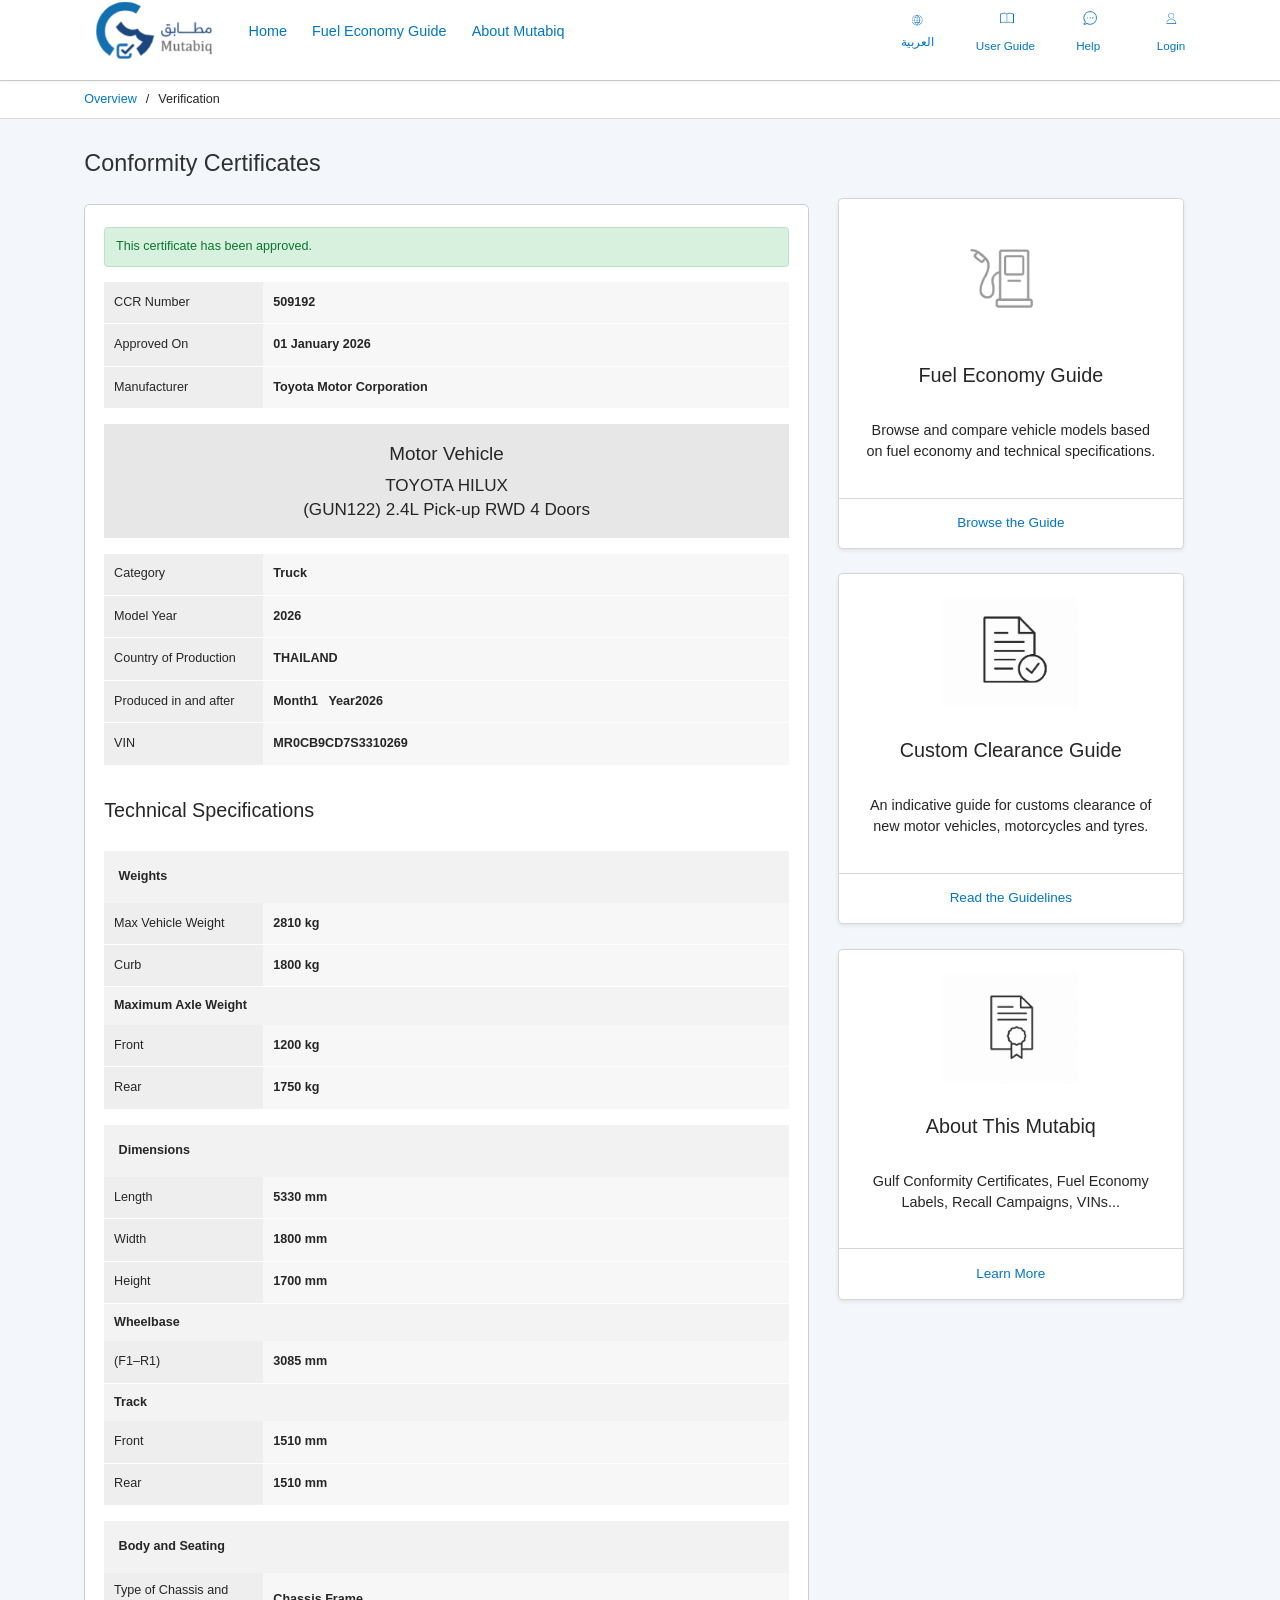
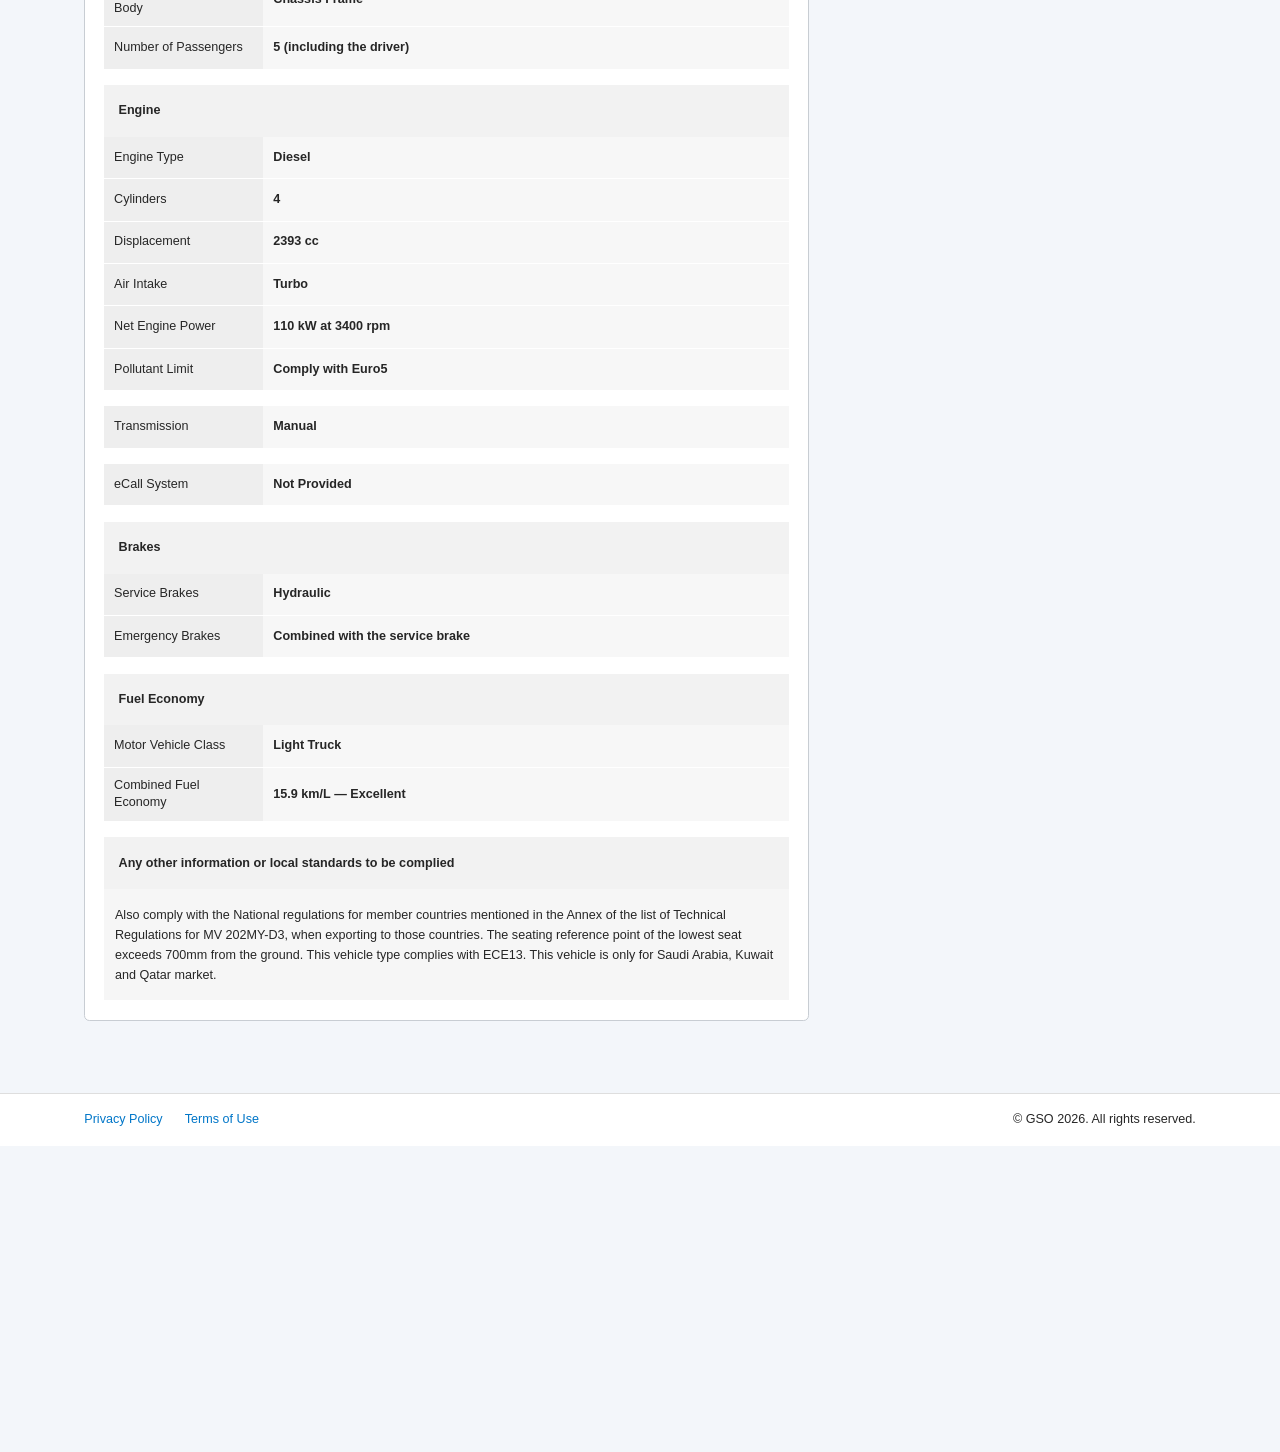
==== index.html @ f7844b5b "Update index.html" ====
<!DOCTYPE html>
<html lang="en">

<head>
    <meta charset="UTF-8">

    <meta
        name="viewport"
        content="width=device-width, initial-scale=1.0"
    >

    <title>Vehicle Conformity</title>

    <link rel="stylesheet" href="./style.css">

    <!-- Change the version number whenever you update script.js -->
    <script src="./script.js?v=20260713-1" defer></script>
</head>

<body>

<header class="site-header">
    <div class="header-container">

        <a href="./#/toyota" class="brand">
            <div class="main-logo">
                <img
                    src="./image/mainlogo.png"
                    alt="Vehicle portal logo"
                >
            </div>
        </a>

        <nav class="main-navigation">
            <a href="./#/toyota">Home</a>
            <a href="./#/toyota">Fuel Economy Guide</a>
            <a href="./#/toyota">About Mutabiq</a>
        </nav>

        <div class="header-actions">

            <a href="./#/toyota" class="header-action arabic-action">
                <img
                    src="./image/world.png"
                    alt="Arabic"
                    class="header-action-icon"
                >
                <span>العربية</span>
            </a>

            <a href="./#/toyota" class="header-action">
                <img
                    src="./image/userguide.png"
                    alt="User Guide"
                    class="header-action-icon"
                >
                <span>User Guide</span>
            </a>

            <a href="./#/toyota" class="header-action">
                <img
                    src="./image/help.png"
                    alt="Help"
                    class="header-action-icon"
                >
                <span>Help</span>
            </a>

            <a href="./#/toyota" class="header-action">
                <img
                    src="./image/login.png"
                    alt="Login"
                    class="header-action-icon"
                >
                <span>Login</span>
            </a>

        </div>

        <button
            class="mobile-menu-button"
            type="button"
            aria-label="Open menu"
            aria-expanded="false"
        >
            <span></span>
            <span></span>
            <span></span>
        </button>

    </div>
</header>


<div class="mobile-menu-panel" id="mobileMenu">
    <a href="./#/toyota">العربية</a>
    <a href="./#/toyota">Home</a>
    <a href="./#/toyota">Fuel Economy Guide</a>
    <a href="./#/toyota">About Mutabiq</a>
    <a href="./#/toyota">User Guide</a>
    <a href="./#/toyota">Help</a>
    <a href="./#/toyota">Login</a>
</div>


<div class="breadcrumb-wrapper">
    <div class="breadcrumb">
        <a href="./#/toyota">Overview</a>
        <span>/</span>
        <span>Verification</span>
    </div>
</div>


<main class="main-container">

    <section class="certificate-section">

        <div class="page-title-line">
            <h1>Conformity Certificates</h1>
        </div>

        <div class="certificate-card">

            <div class="approval-message">
                This certificate has been approved.
            </div>

            <div class="information-table">

                <div class="information-row">
                    <div class="information-label">
                        CCR Number
                    </div>

                    <div
                        class="information-value"
                        id="ccrNumber"
                    ></div>
                </div>

                <div class="information-row">
                    <div class="information-label">
                        Approved On
                    </div>

                    <div
                        class="information-value"
                        id="approvedDate"
                    ></div>
                </div>

                <div class="information-row">
                    <div class="information-label">
                        Manufacturer
                    </div>

                    <div
                        class="information-value"
                        id="manufacturer"
                    ></div>
                </div>

            </div>


            <div class="vehicle-title">

                <div class="vehicle-heading">
                    Motor Vehicle
                </div>

                <div class="vehicle-name">
                    <span id="vehicleName"></span>

                    <br>

                    <span id="vehicleDescription"></span>
                </div>

            </div>


            <div class="information-table">

                <div class="information-row">
                    <div class="information-label">
                        Category
                    </div>

                    <div
                        class="information-value"
                        id="category"
                    ></div>
                </div>

                <div class="information-row">
                    <div class="information-label">
                        Model Year
                    </div>

                    <div
                        class="information-value"
                        id="modelYear"
                    ></div>
                </div>

                <div class="information-row">
                    <div class="information-label">
                        Country of Production
                    </div>

                    <div
                        class="information-value"
                        id="country"
                    ></div>
                </div>

                <div class="information-row">
                    <div class="information-label">
                        Produced in and after
                    </div>

                    <div class="information-value">
                        Month 
                        <strong id="productionMonth"></strong>

                        &nbsp;&nbsp;

                        Year 
                        <strong id="productionYear"></strong>
                    </div>
                </div>

                <div class="information-row">
                    <div class="information-label">
                        VIN
                    </div>

                    <div
                        class="information-value"
                        id="vin"
                    ></div>
                </div>

            </div>


            <h2>Technical Specifications</h2>


            <div class="section-heading">
                Weights
            </div>

            <div class="information-table">

                <div class="information-row">
                    <div class="information-label">
                        Max Vehicle Weight
                    </div>

                    <div
                        class="information-value"
                        id="maxWeight"
                    ></div>
                </div>

                <div class="information-row">
                    <div class="information-label">
                        Curb
                    </div>

                    <div
                        class="information-value"
                        id="curbWeight"
                    ></div>
                </div>

                <div class="subheading">
                    Maximum Axle Weight
                </div>

                <div class="information-row">
                    <div class="information-label">
                        Front
                    </div>

                    <div
                        class="information-value"
                        id="frontAxle"
                    ></div>
                </div>

                <div class="information-row">
                    <div class="information-label">
                        Rear
                    </div>

                    <div
                        class="information-value"
                        id="rearAxle"
                    ></div>
                </div>

            </div>


            <div class="section-heading">
                Dimensions
            </div>

            <div class="information-table">

                <div class="information-row">
                    <div class="information-label">
                        Length
                    </div>

                    <div
                        class="information-value"
                        id="length"
                    ></div>
                </div>

                <div class="information-row">
                    <div class="information-label">
                        Width
                    </div>

                    <div
                        class="information-value"
                        id="width"
                    ></div>
                </div>

                <div class="information-row">
                    <div class="information-label">
                        Height
                    </div>

                    <div
                        class="information-value"
                        id="height"
                    ></div>
                </div>

                <div class="subheading">
                    Wheelbase
                </div>

                <div class="information-row">
                    <div class="information-label">
                        (F1–R1)
                    </div>

                    <div
                        class="information-value"
                        id="wheelbase"
                    ></div>
                </div>

                <div class="subheading">
                    Track
                </div>

                <div class="information-row">
                    <div class="information-label">
                        Front
                    </div>

                    <div
                        class="information-value"
                        id="frontTrack"
                    ></div>
                </div>

                <div class="information-row">
                    <div class="information-label">
                        Rear
                    </div>

                    <div
                        class="information-value"
                        id="rearTrack"
                    ></div>
                </div>

            </div>


            <div class="section-heading">
                Body and Seating
            </div>

            <div class="information-table">

                <div class="information-row">
                    <div class="information-label">
                        Type of Chassis and Body
                    </div>

                    <div
                        class="information-value"
                        id="bodyType"
                    ></div>
                </div>

                <div class="information-row">
                    <div class="information-label">
                        Number of Passengers
                    </div>

                    <div
                        class="information-value"
                        id="passengers"
                    ></div>
                </div>

            </div>


            <div class="section-heading">
                Engine
            </div>

            <div class="information-table">

                <div class="information-row">
                    <div class="information-label">
                        Engine Type
                    </div>

                    <div
                        class="information-value"
                        id="engineType"
                    ></div>
                </div>

                <div class="information-row">
                    <div class="information-label">
                        Cylinders
                    </div>

                    <div
                        class="information-value"
                        id="cylinders"
                    ></div>
                </div>

                <div class="information-row">
                    <div class="information-label">
                        Displacement
                    </div>

                    <div
                        class="information-value"
                        id="displacement"
                    ></div>
                </div>

                <div class="information-row">
                    <div class="information-label">
                        Air Intake
                    </div>

                    <div
                        class="information-value"
                        id="airIntake"
                    ></div>
                </div>

                <div class="information-row">
                    <div class="information-label">
                        Net Engine Power
                    </div>

                    <div
                        class="information-value"
                        id="enginePower"
                    ></div>
                </div>

                <div class="information-row">
                    <div class="information-label">
                        Pollutant Limit
                    </div>

                    <div
                        class="information-value"
                        id="pollutantLimit"
                    ></div>
                </div>

                <div class="information-row separated-row">
                    <div class="information-label">
                        Transmission
                    </div>

                    <div
                        class="information-value"
                        id="transmission"
                    ></div>
                </div>

                <div class="information-row separated-row">
                    <div class="information-label">
                        eCall System
                    </div>

                    <div
                        class="information-value"
                        id="ecall"
                    ></div>
                </div>

            </div>


            <div class="section-heading">
                Brakes
            </div>

            <div class="information-table">

                <div class="information-row">
                    <div class="information-label">
                        Service Brakes
                    </div>

                    <div
                        class="information-value"
                        id="serviceBrakes"
                    ></div>
                </div>

                <div class="information-row">
                    <div class="information-label">
                        Emergency Brakes
                    </div>

                    <div
                        class="information-value"
                        id="emergencyBrakes"
                    ></div>
                </div>

            </div>


            <div class="section-heading">
                Fuel Economy
            </div>

            <div class="information-table">

                <div class="information-row">
                    <div class="information-label">
                        Motor Vehicle Class
                    </div>

                    <div
                        class="information-value"
                        id="vehicleClass"
                    ></div>
                </div>

                <div class="information-row">
                    <div class="information-label">
                        Combined Fuel Economy
                    </div>

                    <div class="information-value">
                        <span id="fuelEconomy"></span>

                        &nbsp;—&nbsp;

                        <strong id="fuelRating"></strong>
                    </div>
                </div>

            </div>


            <div class="section-heading">
                Any other information or local standards to be complied
            </div>

            <div
                class="additional-information"
                id="additionalInformation"
            ></div>

        </div>

    </section>


    <aside class="sidebar">

        <div class="sidebar-card fuel-card">

            <div class="sidebar-icon">
                <img
                    src="./image/fuel pompe logo.png"
                    alt="Fuel economy guide"
                >
            </div>

            <h3>Fuel Economy Guide</h3>

            <p>
                Browse and compare vehicle models based on fuel economy
                and technical specifications.
            </p>

            <a href="./#/toyota">
                Browse the Guide
            </a>

        </div>


        <div class="sidebar-card">

            <div class="sidebar-icon">
                <img
                    src="./image/customers clearns.png"
                    alt="Custom clearance guide"
                >
            </div>

            <h3>Custom Clearance Guide</h3>

            <p>
                An indicative guide for customs clearance of new motor
                vehicles, motorcycles and tyres.
            </p>

            <a href="./#/toyota">
                Read the Guidelines
            </a>

        </div>


        <div class="sidebar-card">

            <div class="sidebar-icon">
                <img
                    src="./image/about demo.png"
                    alt="About this Mutabiq"
                >
            </div>

            <h3>About This Mutabiq</h3>

            <p>
                Gulf Conformity Certificates, Fuel Economy Labels,
                Recall Campaigns, VINs...
            </p>

            <a href="./#/toyota">
                Learn More
            </a>

        </div>

    </aside>

</main>


<footer class="site-footer">

    <div class="footer-container">

        <div class="footer-links">
            <a href="./#/toyota">Privacy Policy</a>
            <a href="./#/toyota">Terms of Use</a>
        </div>

        <div class="copyright">
            © GSO 2026. All rights reserved.
        </div>

    </div>

</footer>

</body>
</html>
---- style.css ----
* {
    box-sizing: border-box;
}

html {
    scroll-behavior: smooth;
}

body {
    margin: 0;
    background: #f3f6fa;
    color: #262626;
    font-family: "Segoe UI", Tahoma, Arial, sans-serif;
    font-size: 15px;
    line-height: 1.4;
    zoom: 0.9;
}

a {
    color: #0076c8;
    text-decoration: none;
}

a:hover {
    text-decoration: underline;
}

/* Header */

.site-header {
    position: sticky;
    top: 0;
    z-index: 90;
    height: 90px;
    background: #ffffff;
    border-bottom: 1px solid #c8c8c8;
    box-shadow: 0 1px 3px rgba(0, 0, 0, 0.12);
}

.header-container {
    width: 1200px;
    max-width: calc(100% - 40px);
    height: 89px;
    margin: 0 auto;

    display: grid;
    grid-template-columns: 250px 1fr auto;
    align-items: center;
}

/* Logo */

.brand {
    display: flex;
    align-items: center;
}

.brand:hover {
    text-decoration: none;
}

.main-logo {
    position: relative;
    left: 30px;
    top: -12px;

    width: 50px;
    height: 30px;

    display: flex;
    justify-content: center;
    align-items: center;

    overflow: visible;
}

.main-logo img {
    display: block;
    width: 180px;
    height: 180px;
    object-fit: contain;
}

/* Navigation */

.main-navigation {
    position: relative;
    left: -85px;
    top: -10px;

    height: 89px;

    display: flex;
    justify-content: flex-start;
    align-items: center;
    gap: 28px;

    white-space: nowrap;
}

.main-navigation a {
    color: #0076c8;
    font-size: 16px;
    font-weight: 400;
}

/* Header actions */

.header-actions {
    position: relative;
    left: 25px;
    top: -12px;

    display: flex;
    align-items: flex-start;
    justify-content: flex-end;
    gap: 22px;
}

.header-action {
    min-width: 58px;

    display: flex;
    flex-direction: column;
    align-items: center;

    color: #0076c8;
    font-size: 13px;
    line-height: 1.25;
    text-align: center;
}

.header-action:hover {
    text-decoration: none;
}

.header-action-icon {
    display: block;
    width: 32px;
    height: 32px;
    margin-bottom: 4px;
    object-fit: contain;
}

/* Breadcrumb */

.breadcrumb-wrapper {
    height: 42px;
    background: #ffffff;
    border-bottom: 1px solid #d8d8d8;
}

.breadcrumb {
    width: 1235px;
    max-width: calc(100% - 40px);
    height: 42px;
    margin: 0 auto;

    display: flex;
    align-items: center;
    gap: 10px;

    font-size: 14px;
}

/* Main */

.main-container {
    width: 1235px;
    max-width: calc(100% - 40px);
    margin: 31px auto 80px;

    display: grid;
    grid-template-columns: 805px 385px;
    column-gap: 32px;
    align-items: start;
}

.certificate-section {
    width: 805px;
}

.page-title-line {
    min-height: 32px;
    margin-bottom: 27px;

    display: flex;
    align-items: center;
}

.certificate-section h1 {
    margin: 0;
    color: #303030;
    font-size: 26px;
    font-weight: 300;
}

/* Certificate */

.certificate-card {
    width: 805px;
    padding: 25px 21px 22px;

    background: #ffffff;
    border: 1px solid #c8cdd3;
    border-radius: 6px;
}

.demo-notice {
    width: 100%;
    margin-bottom: 14px;
    padding: 10px 12px;

    background: #fff4cc;
    border: 1px solid #d8b34d;
    border-radius: 4px;

    color: #765500;
    font-weight: 700;
    text-align: center;
}

.approval-message {
    width: 761px;
    min-height: 43px;
    margin-bottom: 17px;
    padding: 11px 12px;

    display: flex;
    align-items: center;

    background: #d8f1df;
    border: 1px solid #bce2c5;
    border-radius: 4px;

    color: #08752c;
    font-size: 14px;
}

/* Tables */

.information-table {
    width: 761px;
    margin-bottom: 17px;
}

.information-row {
    width: 761px;
    min-height: 46px;

    display: grid;
    grid-template-columns: 177px 584px;

    border-bottom: 1px solid #ffffff;
}

.information-label,
.information-value {
    min-height: 46px;
    padding: 10px 11px;

    display: flex;
    align-items: center;
}

.information-label {
    background: #eeeeee;
    font-size: 14px;
    font-weight: 500;
}

.information-value {
    background: #f7f7f7;
    font-size: 14px;
    font-weight: 700;
}

.separated-row {
    margin-top: 17px;
}

/* Vehicle */

.vehicle-title {
    width: 761px;
    min-height: 109px;
    margin: 17px 0;
    padding: 18px;

    display: flex;
    flex-direction: column;
    justify-content: center;

    background: #e7e7e7;
    text-align: center;
}

.vehicle-heading {
    font-size: 21px;
}

.vehicle-name {
    margin-top: 8px;
    font-size: 19px;
}

/* Sections */

.certificate-section h2 {
    margin: 35px 0 29px;
    font-size: 22px;
    font-weight: 400;
}

.section-heading {
    width: 761px;
    margin-top: 17px;
    padding: 19px 16px;

    background: #f2f2f2;
    font-size: 14px;
    font-weight: 700;
}

.subheading {
    width: 761px;
    padding: 11px;

    background: #f3f3f3;
    font-size: 14px;
    font-weight: 700;
}

.additional-information {
    width: 761px;
    padding: 17px 12px;

    background: #f6f6f6;
    font-size: 14px;
    line-height: 1.6;
}

/* Sidebar */

.sidebar {
    width: 385px;
    padding-top: 57px;
}

.sidebar-card {
    width: 385px;
    margin-bottom: 27px;
    overflow: hidden;

    background: #ffffff;
    border: 1px solid #d6d6d6;
    border-radius: 5px;
    box-shadow: 0 2px 5px rgba(0, 0, 0, 0.08);

    text-align: center;

    transition:
        background 0.25s ease,
        box-shadow 0.25s ease,
        transform 0.25s ease,
        border-color 0.25s ease;
}

.sidebar-icon {
    height: 170px;
    padding-bottom: 8px;

    display: flex;
    justify-content: center;
    align-items: flex-end;
}

.sidebar-icon img {
    display: block;
    width: 150px;
    height: 150px;
    object-fit: contain;

    transition: transform 0.25s ease;
}

.sidebar-card h3 {
    margin: 11px 20px;
    font-size: 22px;
    font-weight: 400;
}

.sidebar-card p {
    min-height: 109px;
    margin: 0;
    padding: 4px 27px 21px;

    display: flex;
    justify-content: center;
    align-items: center;

    font-size: 16px;
    line-height: 1.45;
}

.sidebar-card > a {
    display: block;
    padding: 17px;
    border-top: 1px solid #d7d7d7;
}

/* Gold hover for regular cards */

.sidebar-card:hover {
    background: linear-gradient(
        to bottom,
        #fff6d6 0%,
        #fffdf3 55%,
        #ffffff 100%
    );

    border-color: #d9bd62;
    box-shadow: 0 8px 20px rgba(0, 0, 0, 0.18);
    transform: translateY(-4px);
}

.sidebar-card:hover h3,
.sidebar-card:hover p {
    color: #8a6500;
}

.sidebar-card:hover .sidebar-icon img {
    transform: scale(1.08);
}

/* Blue hover only for fuel card */

.fuel-card:hover {
    background: linear-gradient(
        to bottom,
        #dff7ff 0%,
        #eefbff 55%,
        #ffffff 100%
    );

    border-color: #8ec9df;
}

.fuel-card:hover h3,
.fuel-card:hover p {
    color: #246f91;
}

/* Footer */

.site-footer {
    min-height: 58px;
    background: #ffffff;
    border-top: 1px solid #dedede;
}

.footer-container {
    width: 1235px;
    max-width: calc(100% - 40px);
    min-height: 58px;
    margin: 0 auto;

    display: flex;
    justify-content: space-between;
    align-items: center;

    font-size: 14px;
}

.footer-links a {
    margin-right: 21px;
}

/* Hamburger */

.mobile-menu-button,
.mobile-menu-panel {
    display: none;
}

/* Tablet */

@media (max-width: 1000px) {

    body {
        zoom: 1;
    }

    .main-container {
        width: calc(100% - 30px);
        grid-template-columns: 1fr;
    }

    .certificate-section,
    .certificate-card,
    .approval-message,
    .information-table,
    .information-row,
    .vehicle-title,
    .section-heading,
    .subheading,
    .additional-information {
        width: 100%;
    }

    .information-row {
        grid-template-columns: 177px 1fr;
    }

    .sidebar,
    .sidebar-card {
        width: 100%;
    }

    .sidebar {
        padding-top: 30px;
    }
}

/* Mobile */

@media (max-width: 600px) {

    body {
        zoom: 1;
    }

    .site-header {
        position: relative;
        height: 96px;
    }

    .header-container {
        width: 100%;
        max-width: none;
        height: 95px;
        padding: 0 18px;

        display: flex;
        justify-content: space-between;
        align-items: center;
    }

    .brand {
        height: 95px;
    }

    .main-logo {
        position: static;
        width: 170px;
        height: 78px;
        justify-content: flex-start;
    }

    .main-logo img {
        width: 170px;
        height: 78px;
        object-position: left center;
    }

    .main-navigation,
    .header-actions {
        display: none;
    }

    .mobile-menu-button {
        width: 48px;
        height: 48px;
        padding: 7px;

        display: flex;
        flex-direction: column;
        justify-content: center;
        gap: 7px;

        background: transparent;
        border: 0;
        cursor: pointer;
    }

    .mobile-menu-button span {
        display: block;
        width: 38px;
        height: 3px;

        background: #0076c8;
        border-radius: 2px;

        transition:
            transform 0.25s ease,
            opacity 0.25s ease;
    }

    .mobile-menu-button.open span:nth-child(1) {
        transform: translateY(10px) rotate(45deg);
    }

    .mobile-menu-button.open span:nth-child(2) {
        opacity: 0;
    }

    .mobile-menu-button.open span:nth-child(3) {
        transform: translateY(-10px) rotate(-45deg);
    }

    .mobile-menu-panel {
        position: relative;
        z-index: 200;
        width: 100%;

        display: none;
        flex-direction: column;

        background: #ffffff;
        border-bottom: 1px solid #d0d0d0;
        box-shadow: 0 4px 8px rgba(0, 0, 0, 0.12);
    }

    .mobile-menu-panel.open {
        display: flex;
    }

    .mobile-menu-panel a {
        padding: 15px 22px;
        border-bottom: 1px solid #eeeeee;

        color: #0076c8;
        font-size: 16px;
    }

    .breadcrumb {
        width: 100%;
        max-width: none;
        padding: 0 20px;
    }

    .main-container {
        width: 100%;
        max-width: none;
        margin: 27px 0 60px;
        padding: 0 20px;

        display: block;
    }

    .certificate-card {
        padding: 20px 15px;
    }

    .information-row {
        grid-template-columns: 48% 52%;
    }

    .information-label,
    .information-value {
        padding: 12px 10px;
        font-size: 14px;
    }

    .certificate-section h1 {
        font-size: 25px;
    }

    .vehicle-name {
        font-size: 18px;
    }

    .footer-container {
        width: calc(100% - 40px);
        padding: 14px 0;

        flex-direction: column;
        align-items: flex-start;
        gap: 10px;
    }
}
.header-action {
    display: flex;
    flex-direction: column;
    align-items: center;
    justify-content: center;
    gap: 6px;

    min-width: 70px;

    color: #0076c8;
    text-decoration: none;
}

.header-action-icon {
    width: 28px;
    height: 28px;
    object-fit: contain;
}

.header-action-text {
    color: #0076c8;
    font-size: 13px;
    font-weight: 400;
    text-align: center;
    line-height: 1.2;
}
/* Fix Arabic button alignment */

.header-actions .arabic-action {
    position: relative !important;

    width: 82px !important;
    min-width: 82px !important;
    height: 55px !important;

    display: block !important;

    direction: rtl;
    text-align: center;
}

.header-actions .arabic-action .header-action-icon {
    position: absolute !important;
    top: 0 !important;
    left: 50% !important;

    width: 28px !important;
    height: 28px !important;
    margin: 0 !important;

    transform: translateX(-50%) !important;
    object-fit: contain;
}

.header-actions .arabic-action span {
    position: absolute !important;
    top: 34px !important;
    left: 50% !important;

    width: 82px !important;

    transform: translateX(-50%) !important;

    color: #0076c8 !important;
    font-size: 13px !important;
    line-height: 1.2 !important;
    text-align: center !important;
    white-space: nowrap;
}
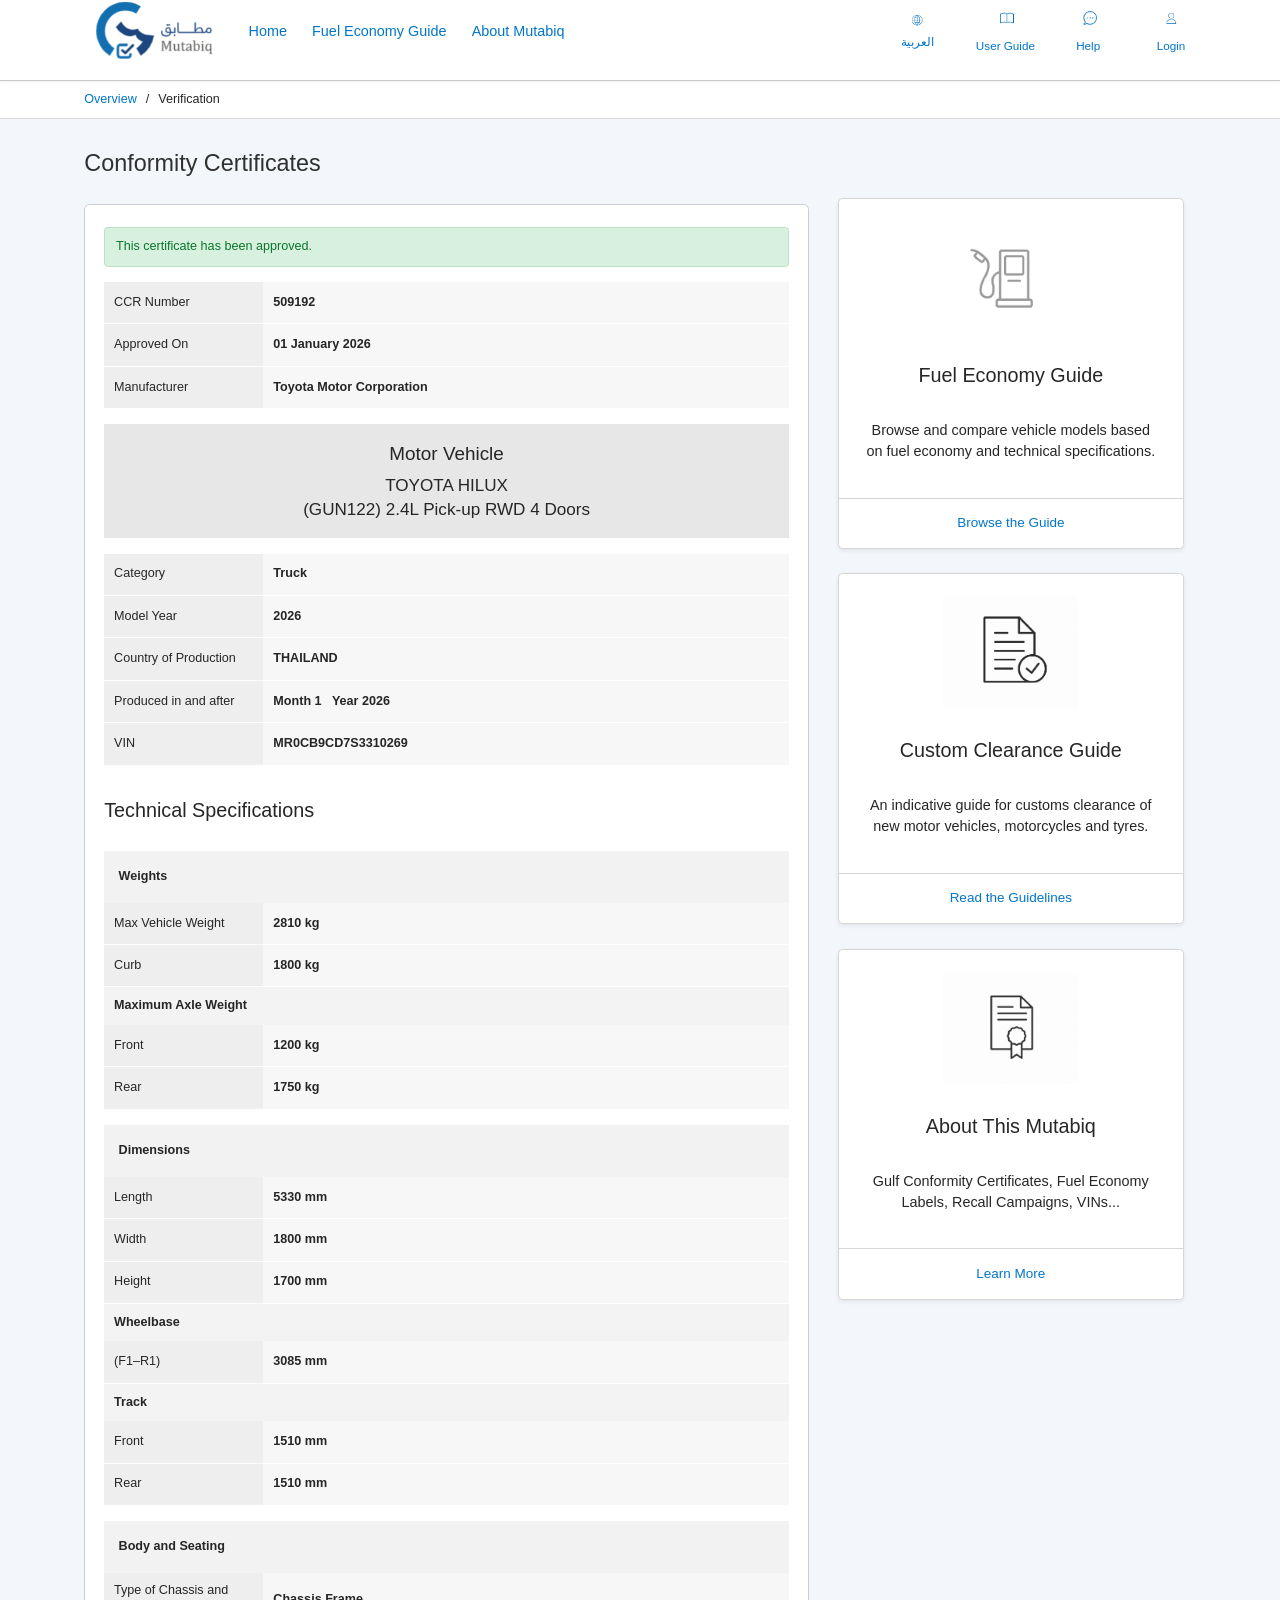
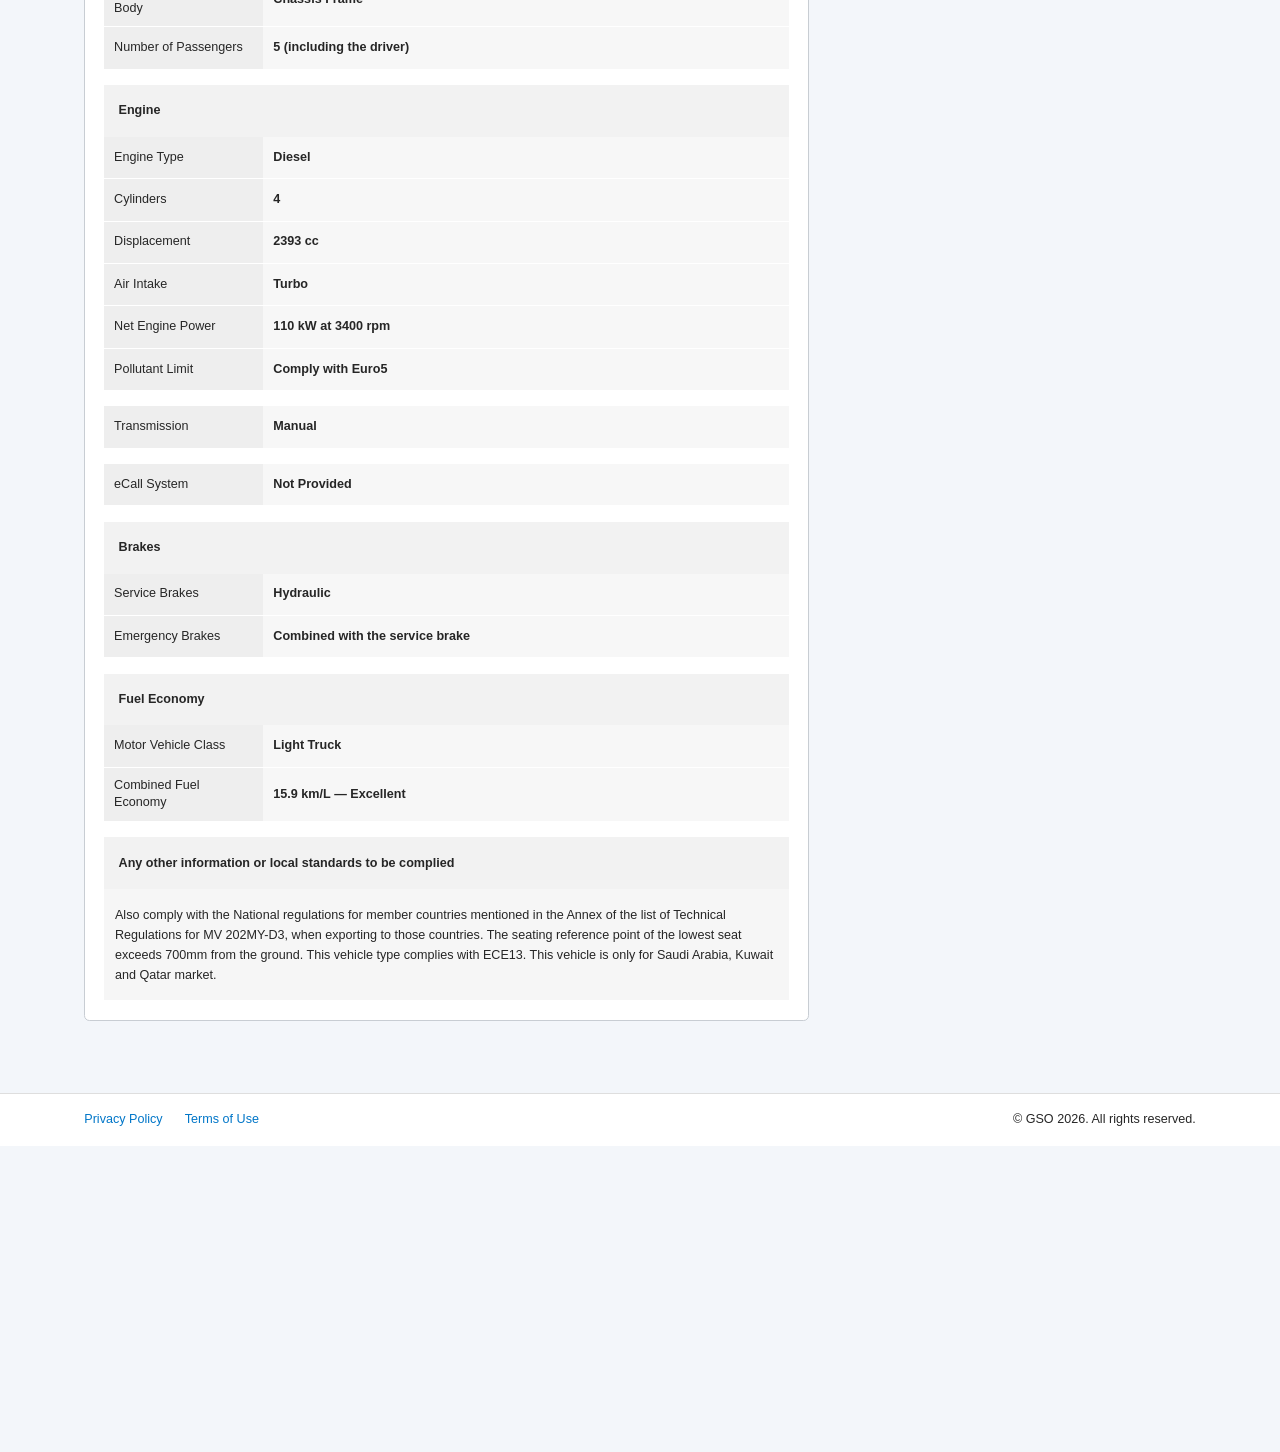
==== commit cb2e5072: "Update index.html" ====
--- a/index.html
+++ b/index.html
@@ -217,20 +217,22 @@
                 </div>
 
                 <div class="information-row">
-                    <div class="information-label">
-                        Produced in and after
-                    </div>
-
-                    <div class="information-value">
-                        Month 
-                        <strong id="productionMonth"></strong>
-
-                        &nbsp;&nbsp;
-
-                        Year 
-                        <strong id="productionYear"></strong>
-                    </div>
-                </div>
+
+    <div class="information-label">
+        Produced in and after
+    </div>
+
+    <div class="information-value">
+
+        Month&nbsp;<strong id="productionMonth"></strong>
+
+        &nbsp;&nbsp;
+
+        Year&nbsp;<strong id="productionYear"></strong>
+
+    </div>
+
+</div>
 
                 <div class="information-row">
                     <div class="information-label">
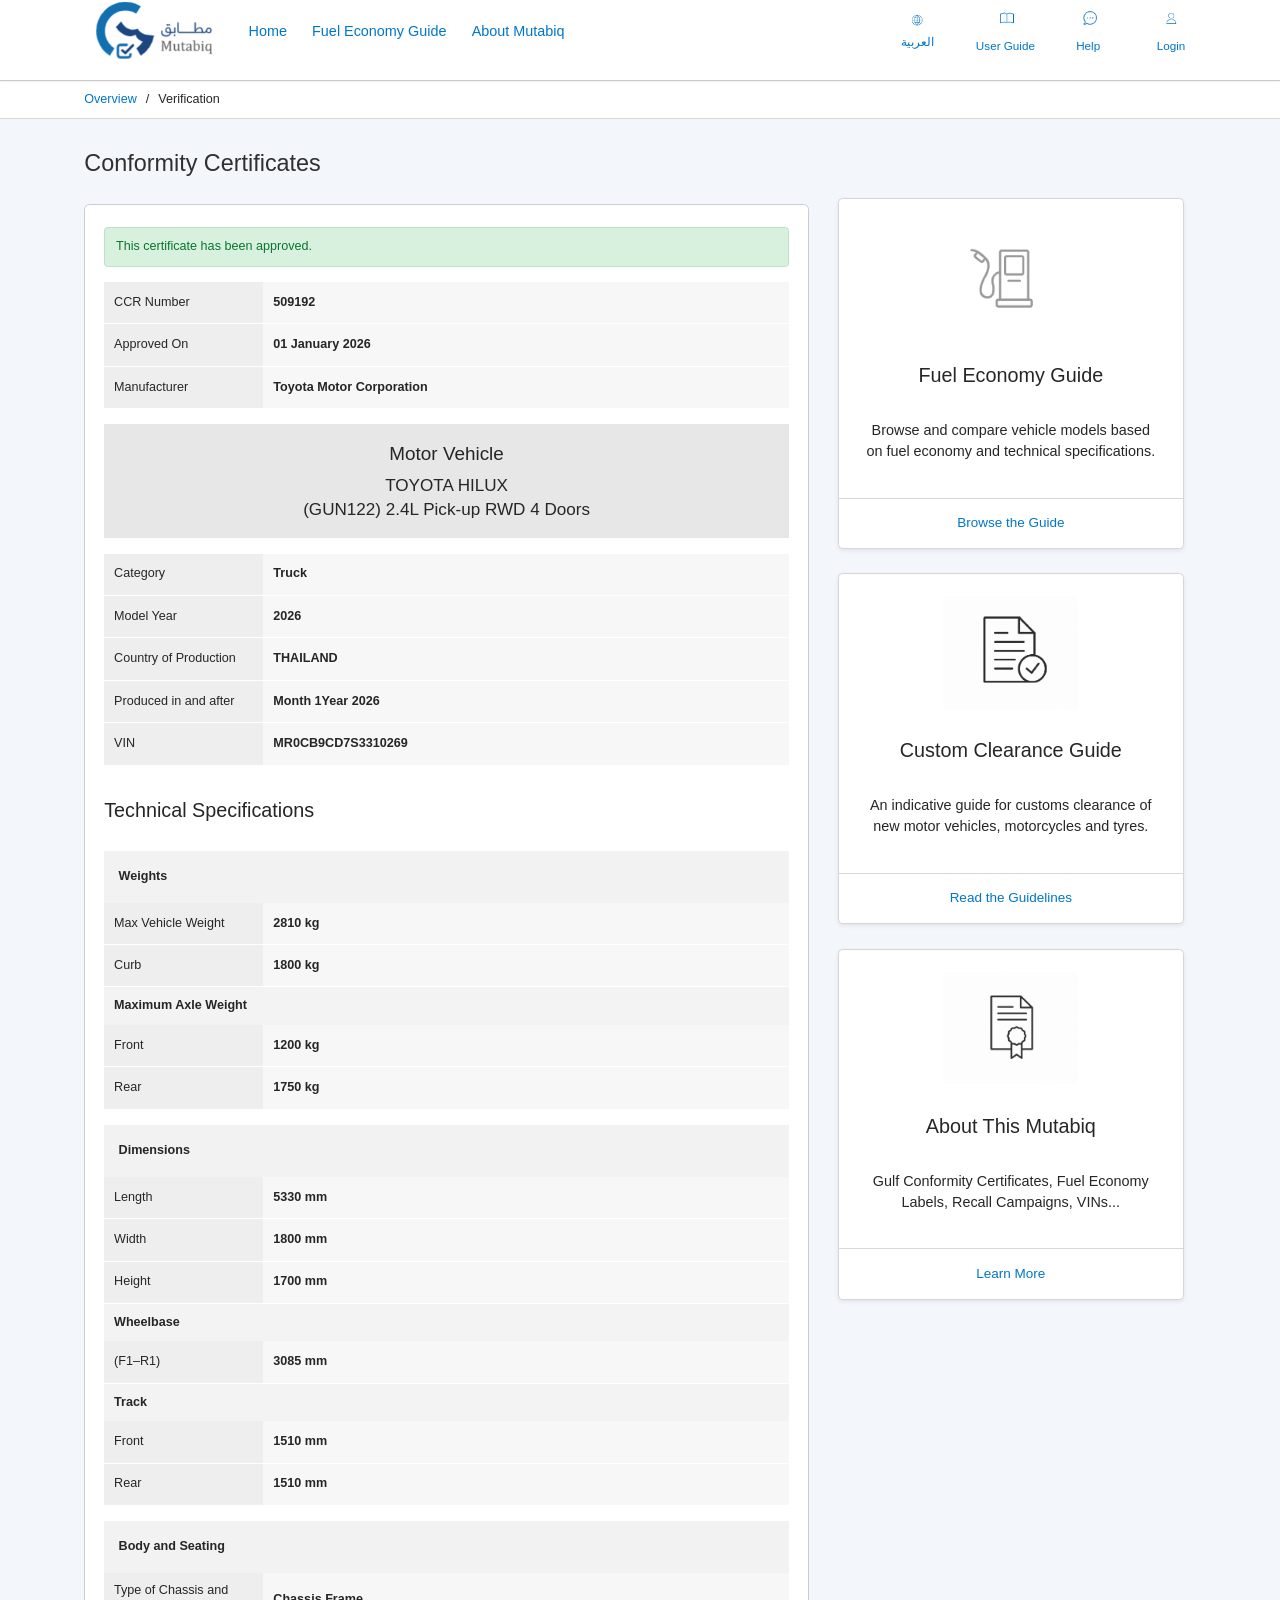
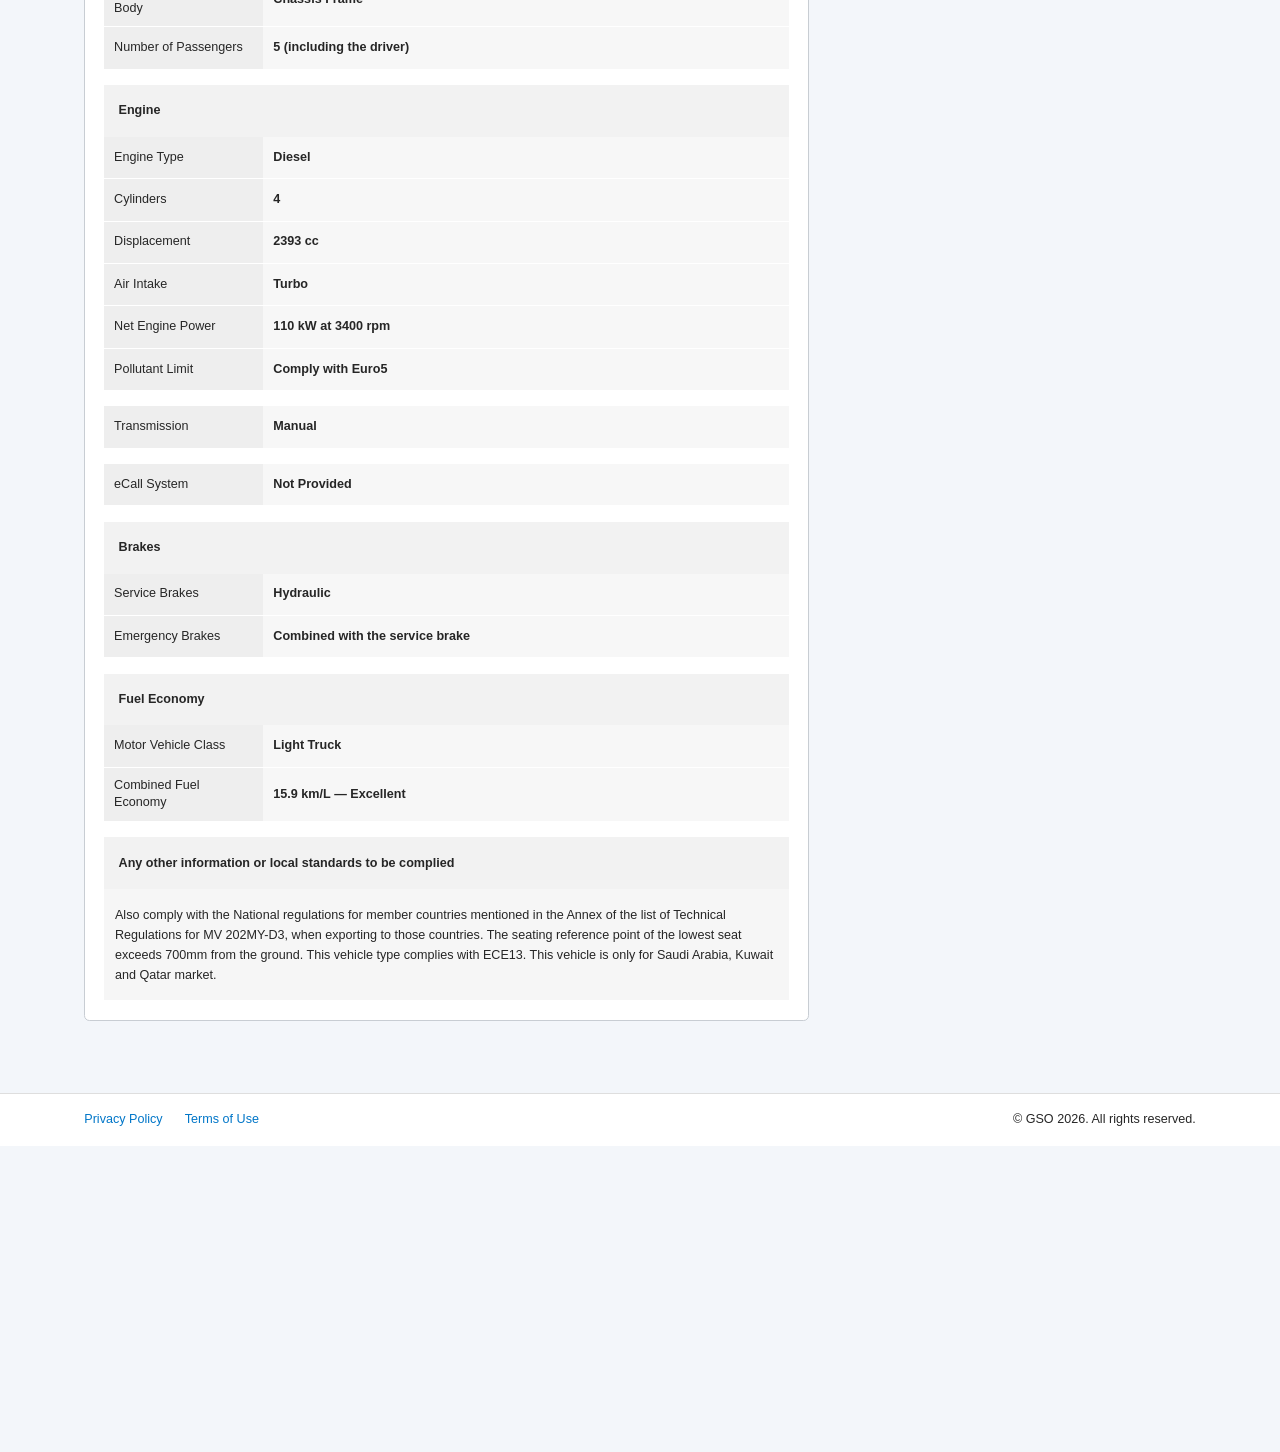
==== commit 74588e91: "Update index.html" ====
--- a/index.html
+++ b/index.html
@@ -222,13 +222,15 @@
         Produced in and after
     </div>
 
-    <div class="information-value">
-
-        Month&nbsp;<strong id="productionMonth"></strong>
-
-        &nbsp;&nbsp;
-
-        Year&nbsp;<strong id="productionYear"></strong>
+    <div class="information-value production-date">
+
+        <span>
+            Month <strong id="productionMonth"></strong>
+        </span>
+
+        <span>
+            Year <strong id="productionYear"></strong>
+        </span>
 
     </div>
 
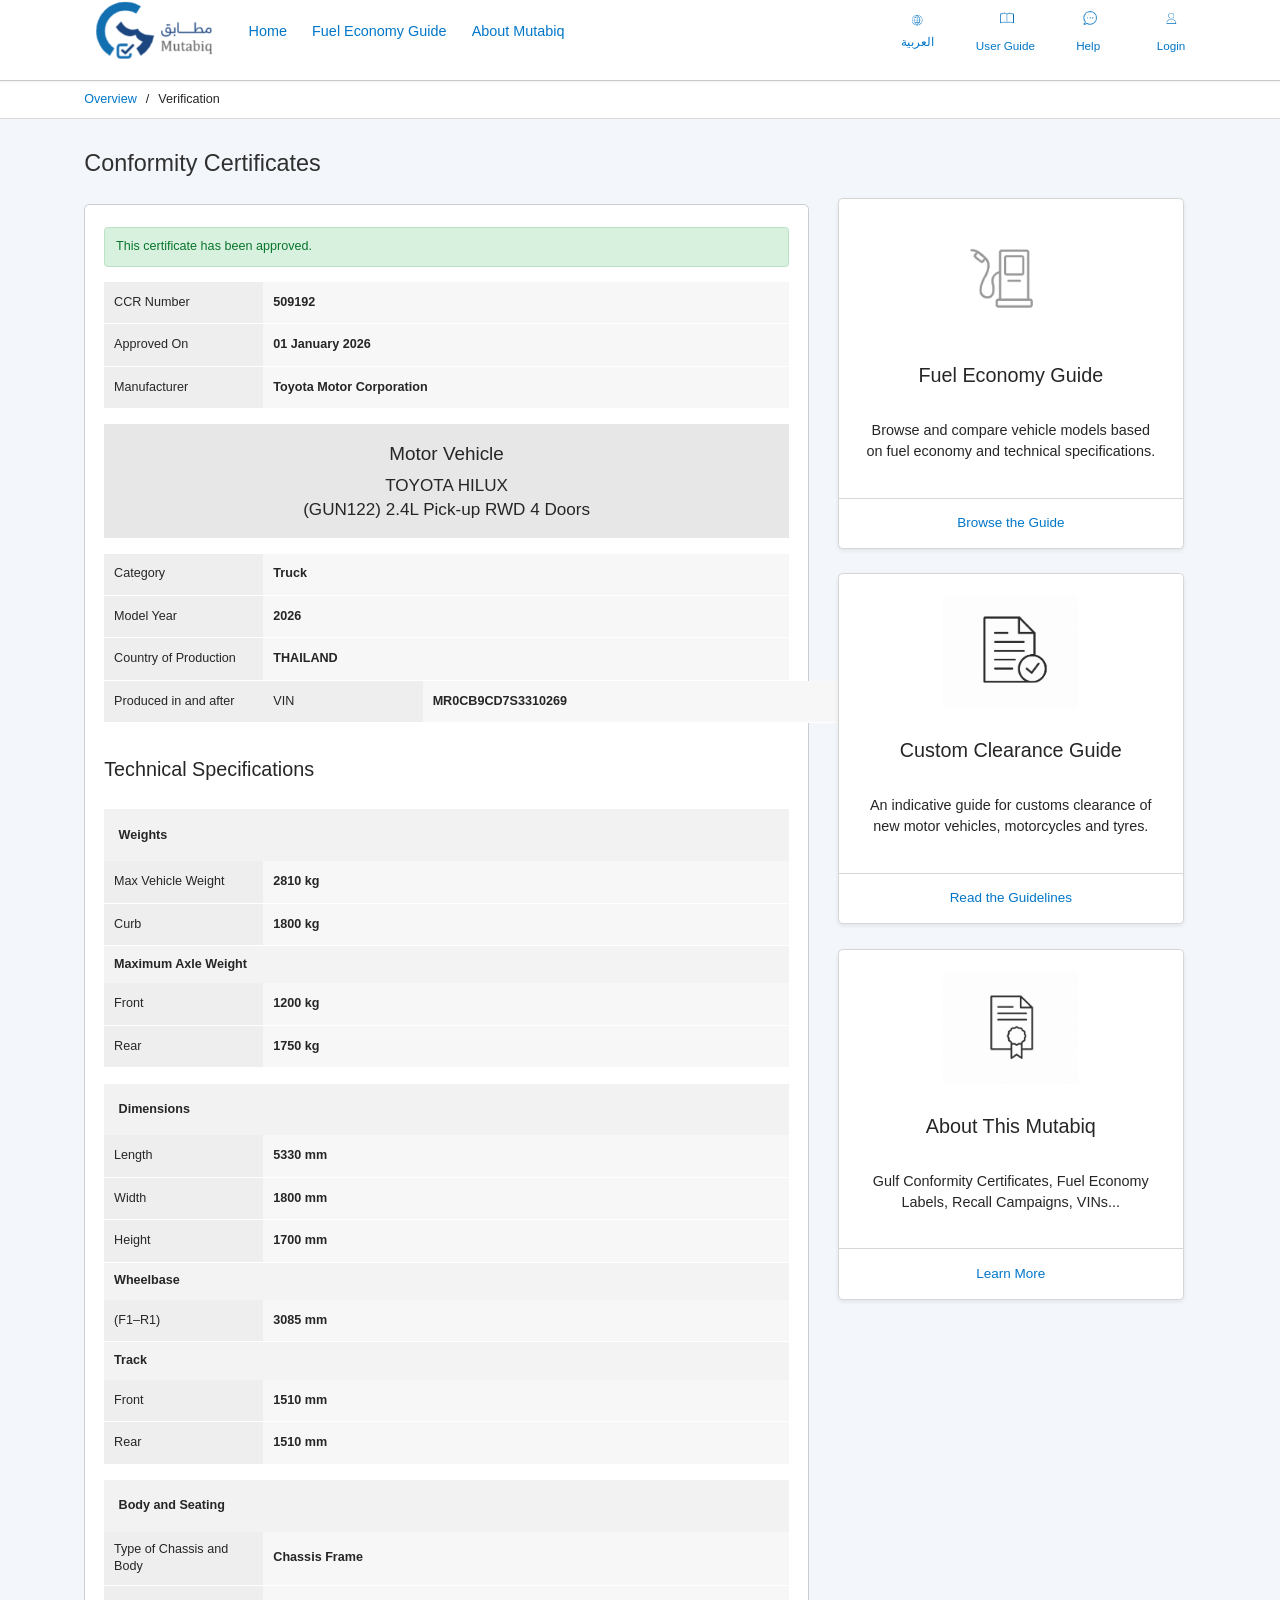
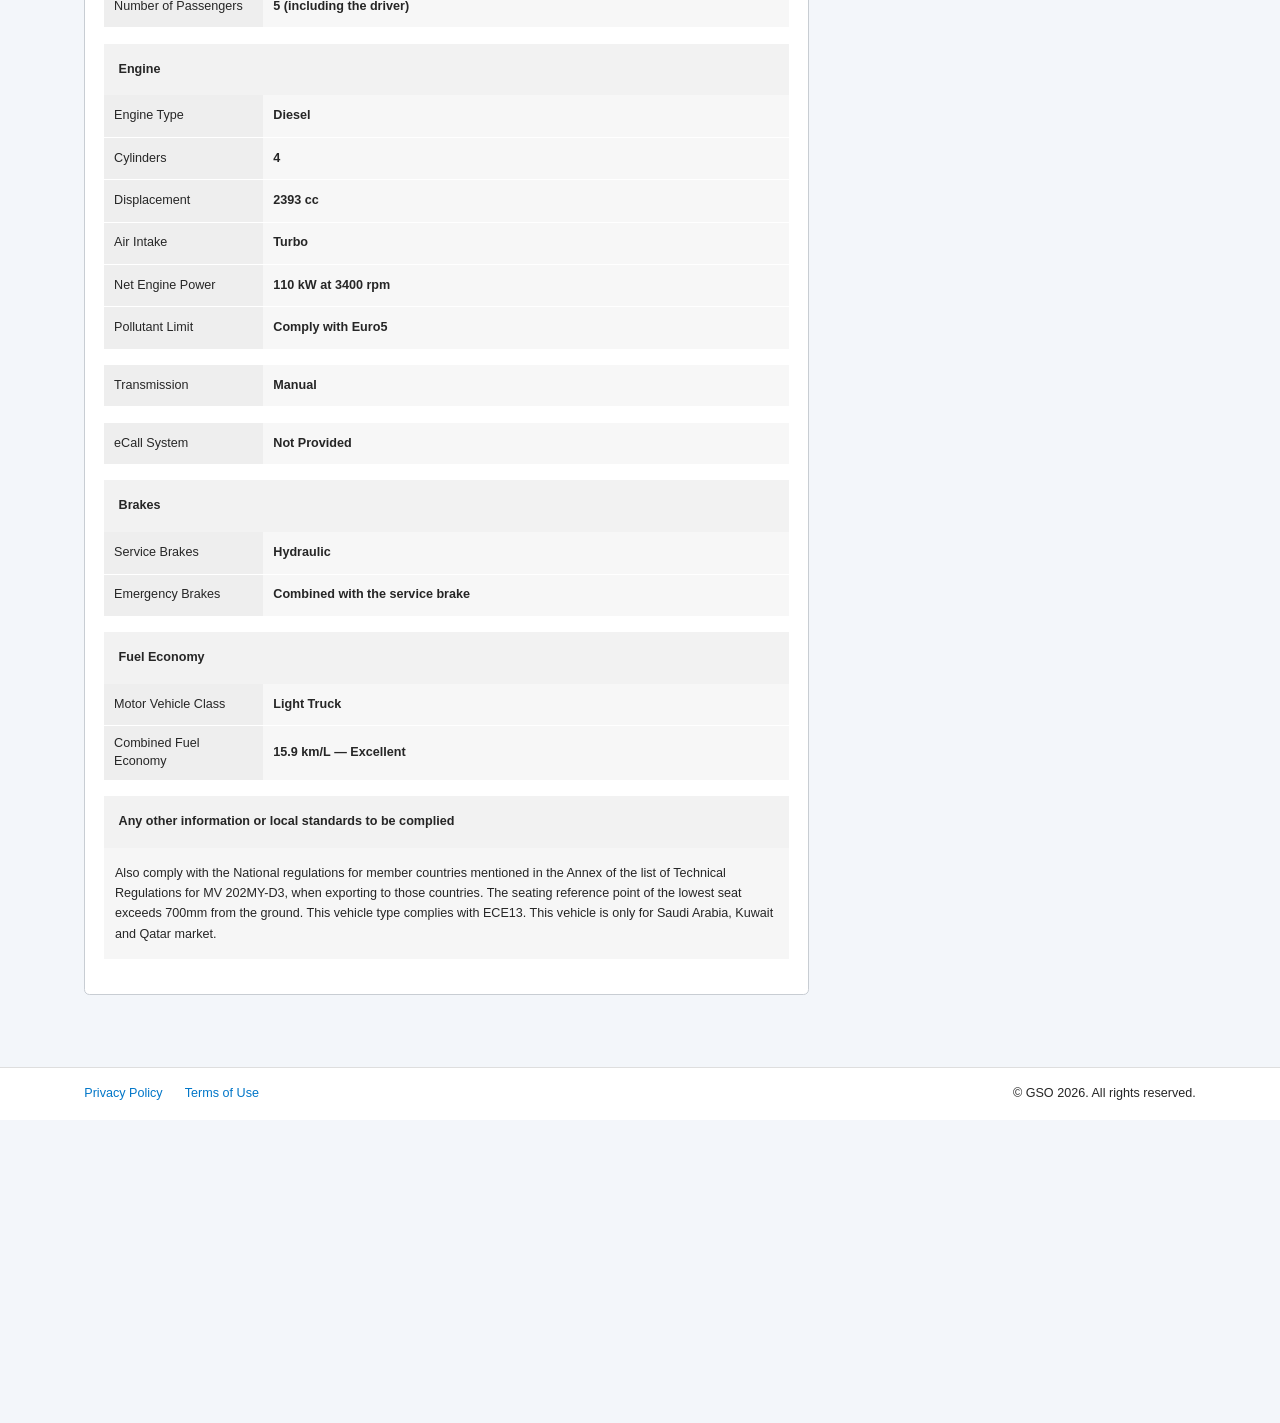
==== commit df11ff6f: "Update index.html" ====
--- a/index.html
+++ b/index.html
@@ -218,24 +218,23 @@
 
                 <div class="information-row">
 
+   <div class="information-row">
+
     <div class="information-label">
         Produced in and after
     </div>
 
-    <div class="information-value production-date">
-
-        <span>
-            Month <strong id="productionMonth"></strong>
-        </span>
-
-        <span>
-            Year <strong id="productionYear"></strong>
-        </span>
+    <div class="information-value">
+
+        Month&nbsp;<strong id="productionMonth"></strong>
+
+        &nbsp;&nbsp;
+
+        Year&nbsp;<strong id="productionYear"></strong>
 
     </div>
 
 </div>
-
                 <div class="information-row">
                     <div class="information-label">
                         VIN
--- a/style.css
+++ b/style.css
@@ -747,4 +747,4 @@
     line-height: 1.2 !important;
     text-align: center !important;
     white-space: nowrap;
-}+}
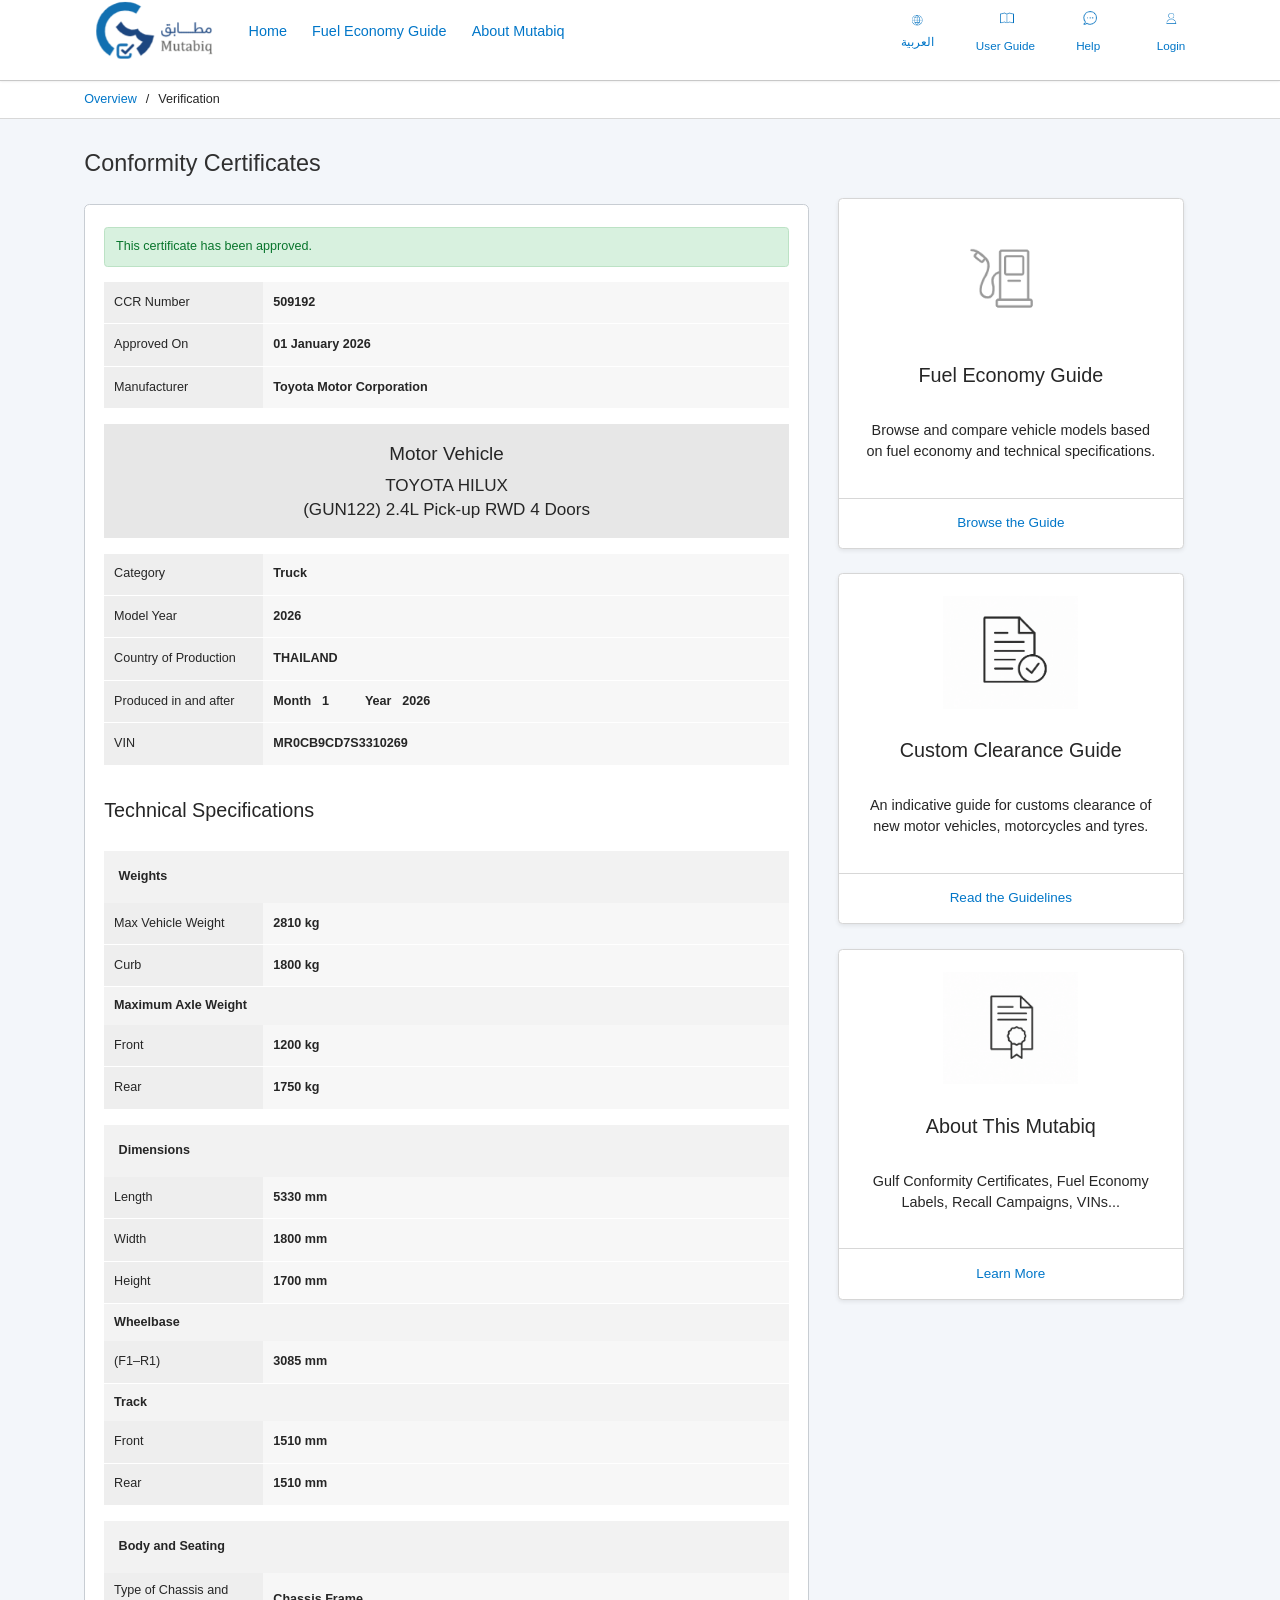
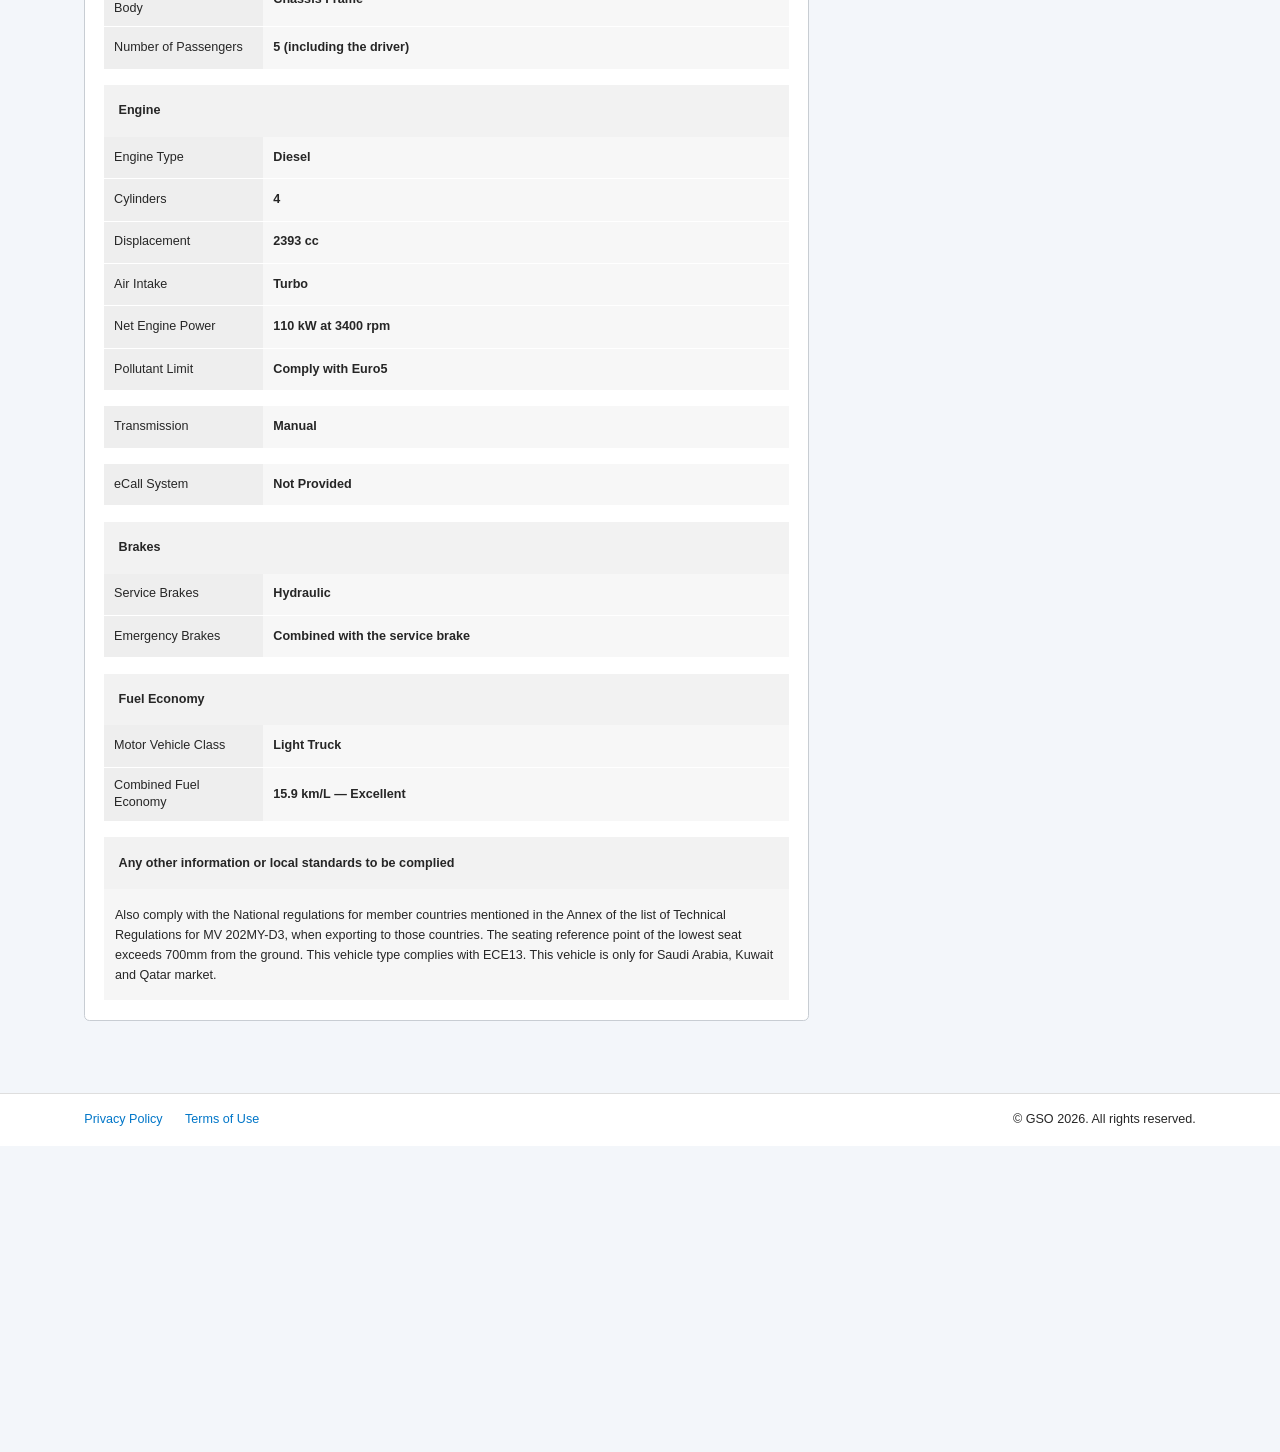
==== commit 7494fa44: "Update index.html" ====
--- a/index.html
+++ b/index.html
@@ -11,71 +11,114 @@
 
     <title>Vehicle Conformity</title>
 
-    <link rel="stylesheet" href="./style.css">
-
-    <!-- Change the version number whenever you update script.js -->
-    <script src="./script.js?v=20260713-1" defer></script>
+    <link rel="stylesheet" href="./style.css?v=20260713-3">
+
+    <script src="./script.js?v=20260713-3" defer></script>
 </head>
 
 <body>
 
 <header class="site-header">
+
     <div class="header-container">
 
         <a href="./#/toyota" class="brand">
+
             <div class="main-logo">
+
                 <img
                     src="./image/mainlogo.png"
                     alt="Vehicle portal logo"
                 >
-            </div>
+
+            </div>
+
         </a>
 
+
         <nav class="main-navigation">
-            <a href="./#/toyota">Home</a>
-            <a href="./#/toyota">Fuel Economy Guide</a>
-            <a href="./#/toyota">About Mutabiq</a>
+
+            <a href="./#/toyota">
+                Home
+            </a>
+
+            <a href="./#/toyota">
+                Fuel Economy Guide
+            </a>
+
+            <a href="./#/toyota">
+                About Mutabiq
+            </a>
+
         </nav>
 
+
         <div class="header-actions">
 
-            <a href="./#/toyota" class="header-action arabic-action">
+            <a
+                href="./#/toyota"
+                class="header-action arabic-action"
+            >
+
                 <img
                     src="./image/world.png"
                     alt="Arabic"
                     class="header-action-icon"
                 >
-                <span>العربية</span>
-            </a>
+
+                <span>
+                    العربية
+                </span>
+
+            </a>
+
 
             <a href="./#/toyota" class="header-action">
+
                 <img
                     src="./image/userguide.png"
                     alt="User Guide"
                     class="header-action-icon"
                 >
-                <span>User Guide</span>
-            </a>
+
+                <span>
+                    User Guide
+                </span>
+
+            </a>
+
 
             <a href="./#/toyota" class="header-action">
+
                 <img
                     src="./image/help.png"
                     alt="Help"
                     class="header-action-icon"
                 >
-                <span>Help</span>
-            </a>
+
+                <span>
+                    Help
+                </span>
+
+            </a>
+
 
             <a href="./#/toyota" class="header-action">
+
                 <img
                     src="./image/login.png"
                     alt="Login"
                     class="header-action-icon"
                 >
-                <span>Login</span>
+
+                <span>
+                    Login
+                </span>
+
             </a>
 
         </div>
+
 
         <button
             class="mobile-menu-button"
@@ -83,32 +126,69 @@
             aria-label="Open menu"
             aria-expanded="false"
         >
+
             <span></span>
             <span></span>
             <span></span>
+
         </button>
 
     </div>
+
 </header>
 
 
 <div class="mobile-menu-panel" id="mobileMenu">
-    <a href="./#/toyota">العربية</a>
-    <a href="./#/toyota">Home</a>
-    <a href="./#/toyota">Fuel Economy Guide</a>
-    <a href="./#/toyota">About Mutabiq</a>
-    <a href="./#/toyota">User Guide</a>
-    <a href="./#/toyota">Help</a>
-    <a href="./#/toyota">Login</a>
+
+    <a href="./#/toyota">
+        العربية
+    </a>
+
+    <a href="./#/toyota">
+        Home
+    </a>
+
+    <a href="./#/toyota">
+        Fuel Economy Guide
+    </a>
+
+    <a href="./#/toyota">
+        About Mutabiq
+    </a>
+
+    <a href="./#/toyota">
+        User Guide
+    </a>
+
+    <a href="./#/toyota">
+        Help
+    </a>
+
+    <a href="./#/toyota">
+        Login
+    </a>
+
 </div>
 
 
 <div class="breadcrumb-wrapper">
+
     <div class="breadcrumb">
-        <a href="./#/toyota">Overview</a>
-        <span>/</span>
-        <span>Verification</span>
+
+        <a href="./#/toyota">
+            Overview
+        </a>
+
+        <span>
+            /
+        </span>
+
+        <span>
+            Verification
+        </span>
+
     </div>
+
 </div>
 
 
@@ -117,8 +197,13 @@
     <section class="certificate-section">
 
         <div class="page-title-line">
-            <h1>Conformity Certificates</h1>
+
+            <h1>
+                Conformity Certificates
+            </h1>
+
         </div>
+
 
         <div class="certificate-card">
 
@@ -126,9 +211,11 @@
                 This certificate has been approved.
             </div>
 
+
             <div class="information-table">
 
                 <div class="information-row">
+
                     <div class="information-label">
                         CCR Number
                     </div>
@@ -137,9 +224,12 @@
                         class="information-value"
                         id="ccrNumber"
                     ></div>
-                </div>
-
-                <div class="information-row">
+
+                </div>
+
+
+                <div class="information-row">
+
                     <div class="information-label">
                         Approved On
                     </div>
@@ -148,9 +238,12 @@
                         class="information-value"
                         id="approvedDate"
                     ></div>
-                </div>
-
-                <div class="information-row">
+
+                </div>
+
+
+                <div class="information-row">
+
                     <div class="information-label">
                         Manufacturer
                     </div>
@@ -159,6 +252,7 @@
                         class="information-value"
                         id="manufacturer"
                     ></div>
+
                 </div>
 
             </div>
@@ -171,11 +265,13 @@
                 </div>
 
                 <div class="vehicle-name">
+
                     <span id="vehicleName"></span>
 
                     <br>
 
                     <span id="vehicleDescription"></span>
+
                 </div>
 
             </div>
@@ -184,6 +280,7 @@
             <div class="information-table">
 
                 <div class="information-row">
+
                     <div class="information-label">
                         Category
                     </div>
@@ -192,9 +289,12 @@
                         class="information-value"
                         id="category"
                     ></div>
-                </div>
-
-                <div class="information-row">
+
+                </div>
+
+
+                <div class="information-row">
+
                     <div class="information-label">
                         Model Year
                     </div>
@@ -203,9 +303,12 @@
                         class="information-value"
                         id="modelYear"
                     ></div>
-                </div>
-
-                <div class="information-row">
+
+                </div>
+
+
+                <div class="information-row">
+
                     <div class="information-label">
                         Country of Production
                     </div>
@@ -214,28 +317,42 @@
                         class="information-value"
                         id="country"
                     ></div>
-                </div>
-
-                <div class="information-row">
-
-   <div class="information-row">
-
-    <div class="information-label">
-        Produced in and after
-    </div>
-
-    <div class="information-value">
-
-        Month&nbsp;<strong id="productionMonth"></strong>
-
-        &nbsp;&nbsp;
-
-        Year&nbsp;<strong id="productionYear"></strong>
-
-    </div>
-
-</div>
-                <div class="information-row">
+
+                </div>
+
+
+                <div class="information-row">
+
+                    <div class="information-label">
+                        Produced in and after
+                    </div>
+
+                    <div class="information-value production-date">
+
+                        <span class="production-date-group">
+
+                            <span>Month</span>
+
+                            <strong id="productionMonth"></strong>
+
+                        </span>
+
+
+                        <span class="production-date-group">
+
+                            <span>Year</span>
+
+                            <strong id="productionYear"></strong>
+
+                        </span>
+
+                    </div>
+
+                </div>
+
+
+                <div class="information-row">
+
                     <div class="information-label">
                         VIN
                     </div>
@@ -244,21 +361,26 @@
                         class="information-value"
                         id="vin"
                     ></div>
-                </div>
-
-            </div>
-
-
-            <h2>Technical Specifications</h2>
+
+                </div>
+
+            </div>
+
+
+            <h2>
+                Technical Specifications
+            </h2>
 
 
             <div class="section-heading">
                 Weights
             </div>
 
+
             <div class="information-table">
 
                 <div class="information-row">
+
                     <div class="information-label">
                         Max Vehicle Weight
                     </div>
@@ -267,9 +389,12 @@
                         class="information-value"
                         id="maxWeight"
                     ></div>
-                </div>
-
-                <div class="information-row">
+
+                </div>
+
+
+                <div class="information-row">
+
                     <div class="information-label">
                         Curb
                     </div>
@@ -278,13 +403,17 @@
                         class="information-value"
                         id="curbWeight"
                     ></div>
-                </div>
+
+                </div>
+
 
                 <div class="subheading">
                     Maximum Axle Weight
                 </div>
 
-                <div class="information-row">
+
+                <div class="information-row">
+
                     <div class="information-label">
                         Front
                     </div>
@@ -293,9 +422,12 @@
                         class="information-value"
                         id="frontAxle"
                     ></div>
-                </div>
-
-                <div class="information-row">
+
+                </div>
+
+
+                <div class="information-row">
+
                     <div class="information-label">
                         Rear
                     </div>
@@ -304,6 +436,7 @@
                         class="information-value"
                         id="rearAxle"
                     ></div>
+
                 </div>
 
             </div>
@@ -313,9 +446,11 @@
                 Dimensions
             </div>
 
+
             <div class="information-table">
 
                 <div class="information-row">
+
                     <div class="information-label">
                         Length
                     </div>
@@ -324,9 +459,12 @@
                         class="information-value"
                         id="length"
                     ></div>
-                </div>
-
-                <div class="information-row">
+
+                </div>
+
+
+                <div class="information-row">
+
                     <div class="information-label">
                         Width
                     </div>
@@ -335,9 +473,12 @@
                         class="information-value"
                         id="width"
                     ></div>
-                </div>
-
-                <div class="information-row">
+
+                </div>
+
+
+                <div class="information-row">
+
                     <div class="information-label">
                         Height
                     </div>
@@ -346,13 +487,17 @@
                         class="information-value"
                         id="height"
                     ></div>
-                </div>
+
+                </div>
+
 
                 <div class="subheading">
                     Wheelbase
                 </div>
 
-                <div class="information-row">
+
+                <div class="information-row">
+
                     <div class="information-label">
                         (F1–R1)
                     </div>
@@ -361,13 +506,17 @@
                         class="information-value"
                         id="wheelbase"
                     ></div>
-                </div>
+
+                </div>
+
 
                 <div class="subheading">
                     Track
                 </div>
 
-                <div class="information-row">
+
+                <div class="information-row">
+
                     <div class="information-label">
                         Front
                     </div>
@@ -376,9 +525,12 @@
                         class="information-value"
                         id="frontTrack"
                     ></div>
-                </div>
-
-                <div class="information-row">
+
+                </div>
+
+
+                <div class="information-row">
+
                     <div class="information-label">
                         Rear
                     </div>
@@ -387,6 +539,7 @@
                         class="information-value"
                         id="rearTrack"
                     ></div>
+
                 </div>
 
             </div>
@@ -396,9 +549,11 @@
                 Body and Seating
             </div>
 
+
             <div class="information-table">
 
                 <div class="information-row">
+
                     <div class="information-label">
                         Type of Chassis and Body
                     </div>
@@ -407,9 +562,12 @@
                         class="information-value"
                         id="bodyType"
                     ></div>
-                </div>
-
-                <div class="information-row">
+
+                </div>
+
+
+                <div class="information-row">
+
                     <div class="information-label">
                         Number of Passengers
                     </div>
@@ -418,6 +576,7 @@
                         class="information-value"
                         id="passengers"
                     ></div>
+
                 </div>
 
             </div>
@@ -427,9 +586,11 @@
                 Engine
             </div>
 
+
             <div class="information-table">
 
                 <div class="information-row">
+
                     <div class="information-label">
                         Engine Type
                     </div>
@@ -438,9 +599,12 @@
                         class="information-value"
                         id="engineType"
                     ></div>
-                </div>
-
-                <div class="information-row">
+
+                </div>
+
+
+                <div class="information-row">
+
                     <div class="information-label">
                         Cylinders
                     </div>
@@ -449,9 +613,12 @@
                         class="information-value"
                         id="cylinders"
                     ></div>
-                </div>
-
-                <div class="information-row">
+
+                </div>
+
+
+                <div class="information-row">
+
                     <div class="information-label">
                         Displacement
                     </div>
@@ -460,9 +627,12 @@
                         class="information-value"
                         id="displacement"
                     ></div>
-                </div>
-
-                <div class="information-row">
+
+                </div>
+
+
+                <div class="information-row">
+
                     <div class="information-label">
                         Air Intake
                     </div>
@@ -471,9 +641,12 @@
                         class="information-value"
                         id="airIntake"
                     ></div>
-                </div>
-
-                <div class="information-row">
+
+                </div>
+
+
+                <div class="information-row">
+
                     <div class="information-label">
                         Net Engine Power
                     </div>
@@ -482,9 +655,12 @@
                         class="information-value"
                         id="enginePower"
                     ></div>
-                </div>
-
-                <div class="information-row">
+
+                </div>
+
+
+                <div class="information-row">
+
                     <div class="information-label">
                         Pollutant Limit
                     </div>
@@ -493,9 +669,12 @@
                         class="information-value"
                         id="pollutantLimit"
                     ></div>
-                </div>
+
+                </div>
+
 
                 <div class="information-row separated-row">
+
                     <div class="information-label">
                         Transmission
                     </div>
@@ -504,9 +683,12 @@
                         class="information-value"
                         id="transmission"
                     ></div>
-                </div>
+
+                </div>
+
 
                 <div class="information-row separated-row">
+
                     <div class="information-label">
                         eCall System
                     </div>
@@ -515,6 +697,7 @@
                         class="information-value"
                         id="ecall"
                     ></div>
+
                 </div>
 
             </div>
@@ -524,9 +707,11 @@
                 Brakes
             </div>
 
+
             <div class="information-table">
 
                 <div class="information-row">
+
                     <div class="information-label">
                         Service Brakes
                     </div>
@@ -535,9 +720,12 @@
                         class="information-value"
                         id="serviceBrakes"
                     ></div>
-                </div>
-
-                <div class="information-row">
+
+                </div>
+
+
+                <div class="information-row">
+
                     <div class="information-label">
                         Emergency Brakes
                     </div>
@@ -546,6 +734,7 @@
                         class="information-value"
                         id="emergencyBrakes"
                     ></div>
+
                 </div>
 
             </div>
@@ -555,9 +744,11 @@
                 Fuel Economy
             </div>
 
+
             <div class="information-table">
 
                 <div class="information-row">
+
                     <div class="information-label">
                         Motor Vehicle Class
                     </div>
@@ -566,20 +757,26 @@
                         class="information-value"
                         id="vehicleClass"
                     ></div>
-                </div>
-
-                <div class="information-row">
+
+                </div>
+
+
+                <div class="information-row">
+
                     <div class="information-label">
                         Combined Fuel Economy
                     </div>
 
                     <div class="information-value">
+
                         <span id="fuelEconomy"></span>
 
                         &nbsp;—&nbsp;
 
                         <strong id="fuelRating"></strong>
-                    </div>
+
+                    </div>
+
                 </div>
 
             </div>
@@ -588,6 +785,7 @@
             <div class="section-heading">
                 Any other information or local standards to be complied
             </div>
+
 
             <div
                 class="additional-information"
@@ -604,13 +802,17 @@
         <div class="sidebar-card fuel-card">
 
             <div class="sidebar-icon">
+
                 <img
                     src="./image/fuel pompe logo.png"
                     alt="Fuel economy guide"
                 >
-            </div>
-
-            <h3>Fuel Economy Guide</h3>
+
+            </div>
+
+            <h3>
+                Fuel Economy Guide
+            </h3>
 
             <p>
                 Browse and compare vehicle models based on fuel economy
@@ -627,13 +829,17 @@
         <div class="sidebar-card">
 
             <div class="sidebar-icon">
+
                 <img
                     src="./image/customers clearns.png"
                     alt="Custom clearance guide"
                 >
-            </div>
-
-            <h3>Custom Clearance Guide</h3>
+
+            </div>
+
+            <h3>
+                Custom Clearance Guide
+            </h3>
 
             <p>
                 An indicative guide for customs clearance of new motor
@@ -650,13 +856,17 @@
         <div class="sidebar-card">
 
             <div class="sidebar-icon">
+
                 <img
                     src="./image/about demo.png"
                     alt="About this Mutabiq"
                 >
-            </div>
-
-            <h3>About This Mutabiq</h3>
+
+            </div>
+
+            <h3>
+                About This Mutabiq
+            </h3>
 
             <p>
                 Gulf Conformity Certificates, Fuel Economy Labels,
@@ -679,8 +889,15 @@
     <div class="footer-container">
 
         <div class="footer-links">
-            <a href="./#/toyota">Privacy Policy</a>
-            <a href="./#/toyota">Terms of Use</a>
+
+            <a href="./#/toyota">
+                Privacy Policy
+            </a>
+
+            <a href="./#/toyota">
+                Terms of Use
+            </a>
+
         </div>
 
         <div class="copyright">
@@ -692,4 +909,5 @@
 </footer>
 
 </body>
+
 </html>
--- a/style.css
+++ b/style.css
@@ -261,6 +261,17 @@
 
     display: flex;
     align-items: center;
+}
+.production-date {
+    display: flex;
+    align-items: center;
+    gap: 40px;
+}
+
+.production-date-group {
+    display: inline-flex;
+    align-items: center;
+    gap: 12px;
 }
 
 .information-label {
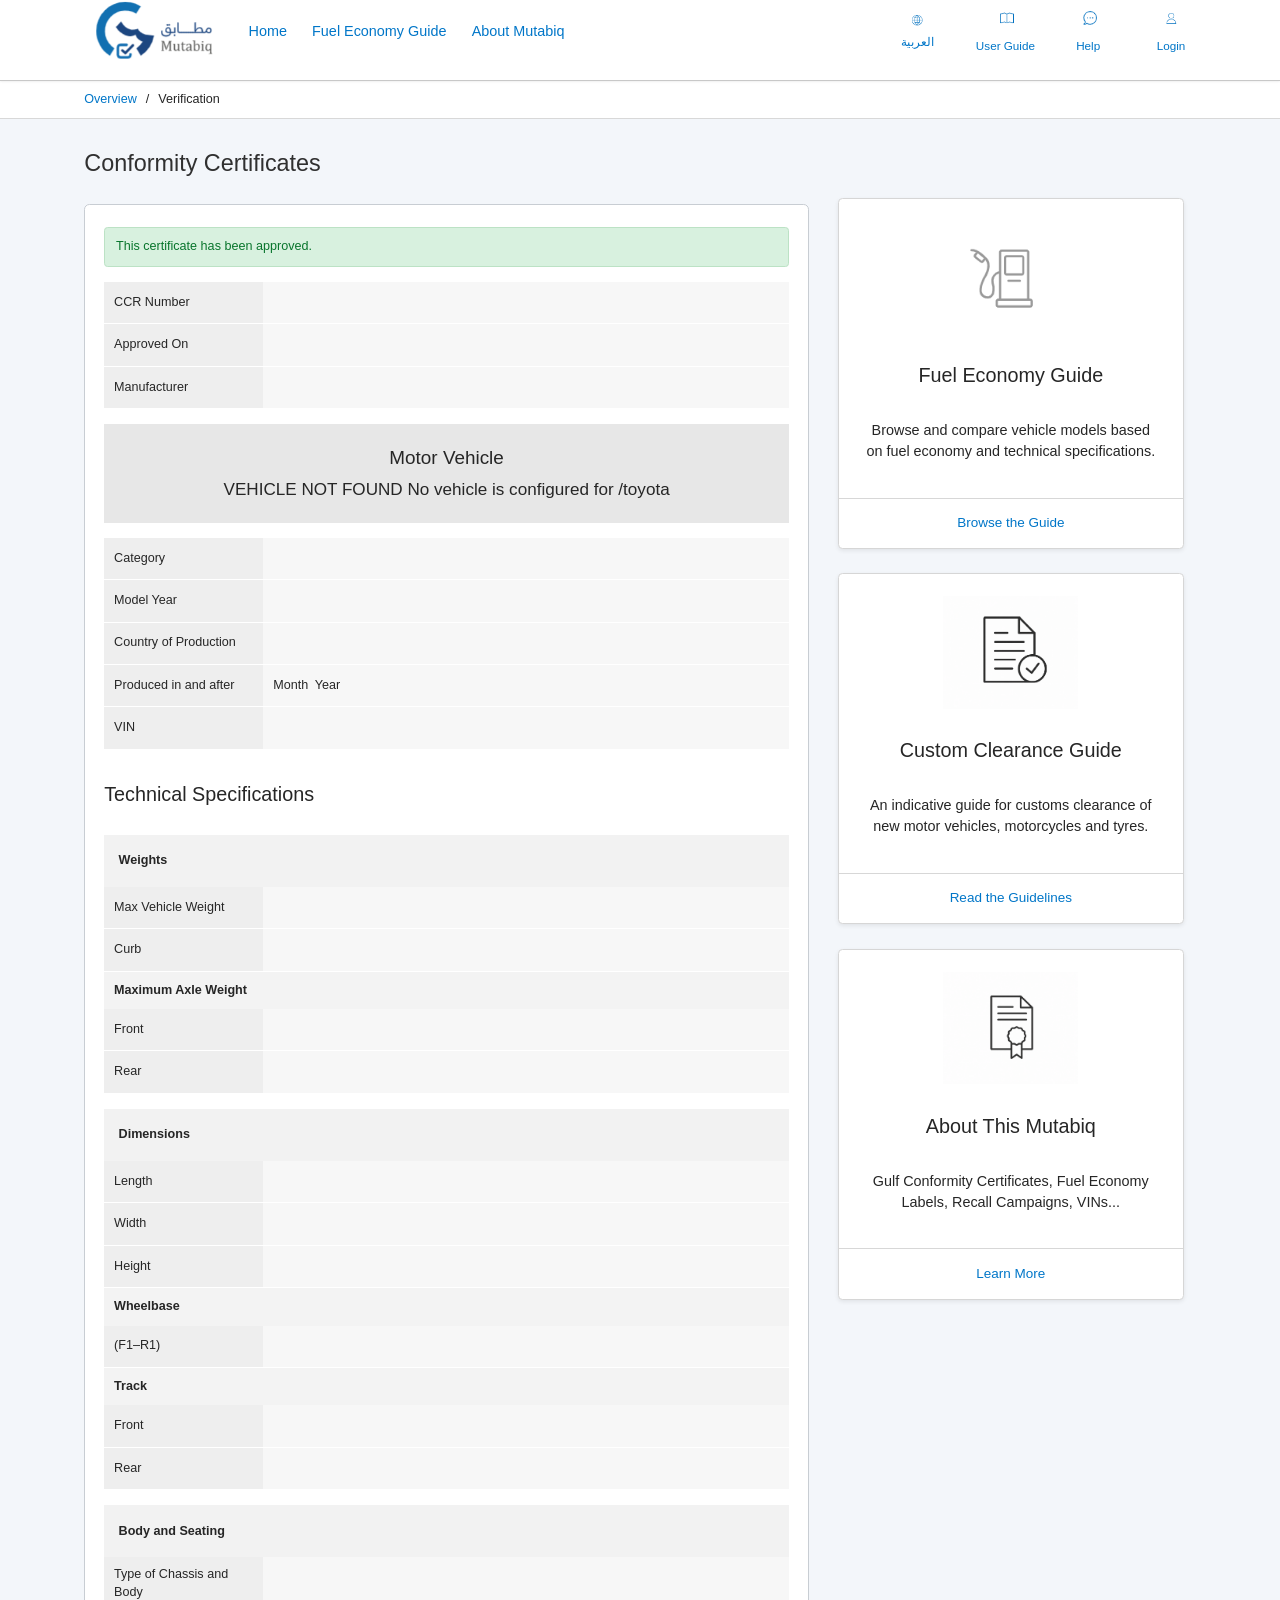
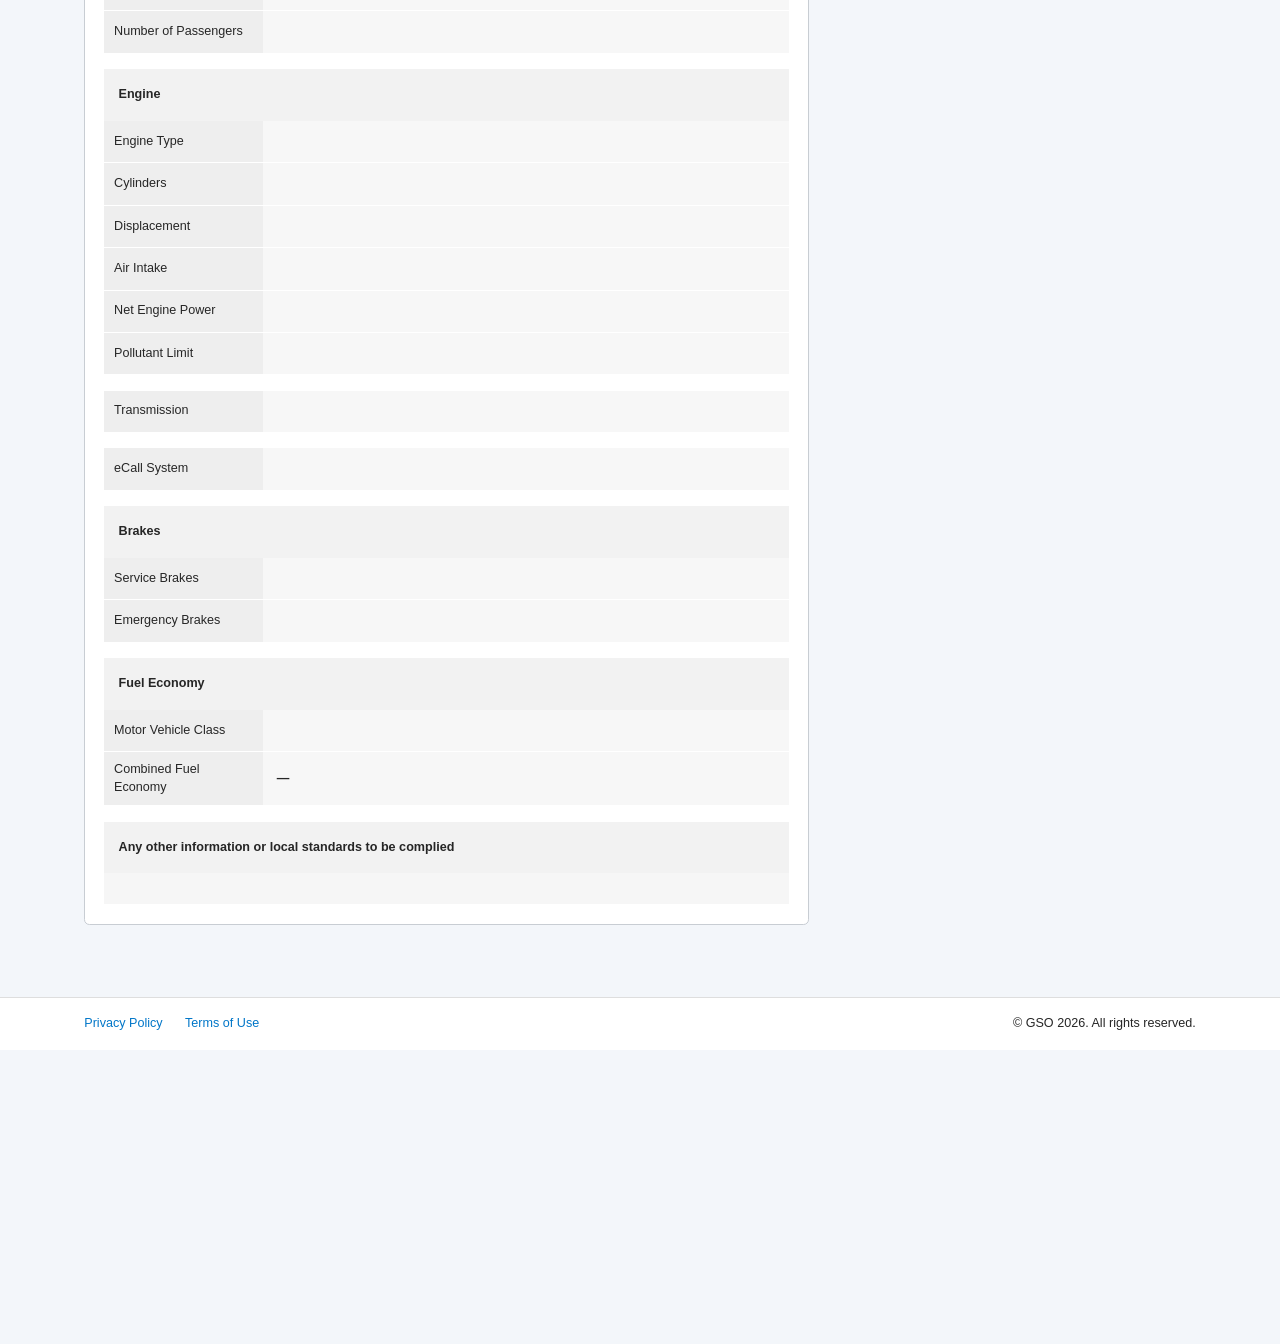
==== commit 87335f9a: "Update index.html" ====
--- a/index.html
+++ b/index.html
@@ -1,7 +1,8 @@
 <!DOCTYPE html>
 <html lang="en">
 
-<head>
+<link rel="stylesheet" href="./style.css?v=20260713-4">
+<script src="./script.js?v=20260713-4" defer></script>
     <meta charset="UTF-8">
 
     <meta
@@ -266,13 +267,11 @@
 
                 <div class="vehicle-name">
 
-                    <span id="vehicleName"></span>
-
-                    <br>
-
-                    <span id="vehicleDescription"></span>
-
-                </div>
+    <span id="vehicleName"></span>
+
+    <span id="vehicleDescription"></span>
+
+</div>
 
             </div>
 
--- a/style.css
+++ b/style.css
@@ -263,17 +263,26 @@
     align-items: center;
 }
 .production-date {
-    display: flex;
-    align-items: center;
-    gap: 40px;
-}
-
-.production-date-group {
-    display: inline-flex;
-    align-items: center;
-    gap: 12px;
-}
-
+    display: grid;
+    grid-template-columns: auto auto auto auto;
+    align-items: center;
+    justify-content: start;
+    column-gap: 7px;
+    white-space: nowrap;
+}
+
+.production-date > span,
+.production-date > strong {
+    margin: 0;
+}
+
+.production-date > span {
+    font-weight: 400;
+}
+
+.production-date > strong {
+    font-weight: 700;
+}
 .information-label {
     background: #eeeeee;
     font-size: 14px;
@@ -672,6 +681,7 @@
         padding: 12px 10px;
         font-size: 14px;
     }
+    
 
     .certificate-section h1 {
         font-size: 25px;
--- a/style.css
+++ b/style.css
@@ -263,17 +263,26 @@
     align-items: center;
 }
 .production-date {
-    display: flex;
-    align-items: center;
-    gap: 40px;
-}
-
-.production-date-group {
-    display: inline-flex;
-    align-items: center;
-    gap: 12px;
-}
-
+    display: grid;
+    grid-template-columns: auto auto auto auto;
+    align-items: center;
+    justify-content: start;
+    column-gap: 7px;
+    white-space: nowrap;
+}
+
+.production-date > span,
+.production-date > strong {
+    margin: 0;
+}
+
+.production-date > span {
+    font-weight: 400;
+}
+
+.production-date > strong {
+    font-weight: 700;
+}
 .information-label {
     background: #eeeeee;
     font-size: 14px;
@@ -672,6 +681,7 @@
         padding: 12px 10px;
         font-size: 14px;
     }
+    
 
     .certificate-section h1 {
         font-size: 25px;
